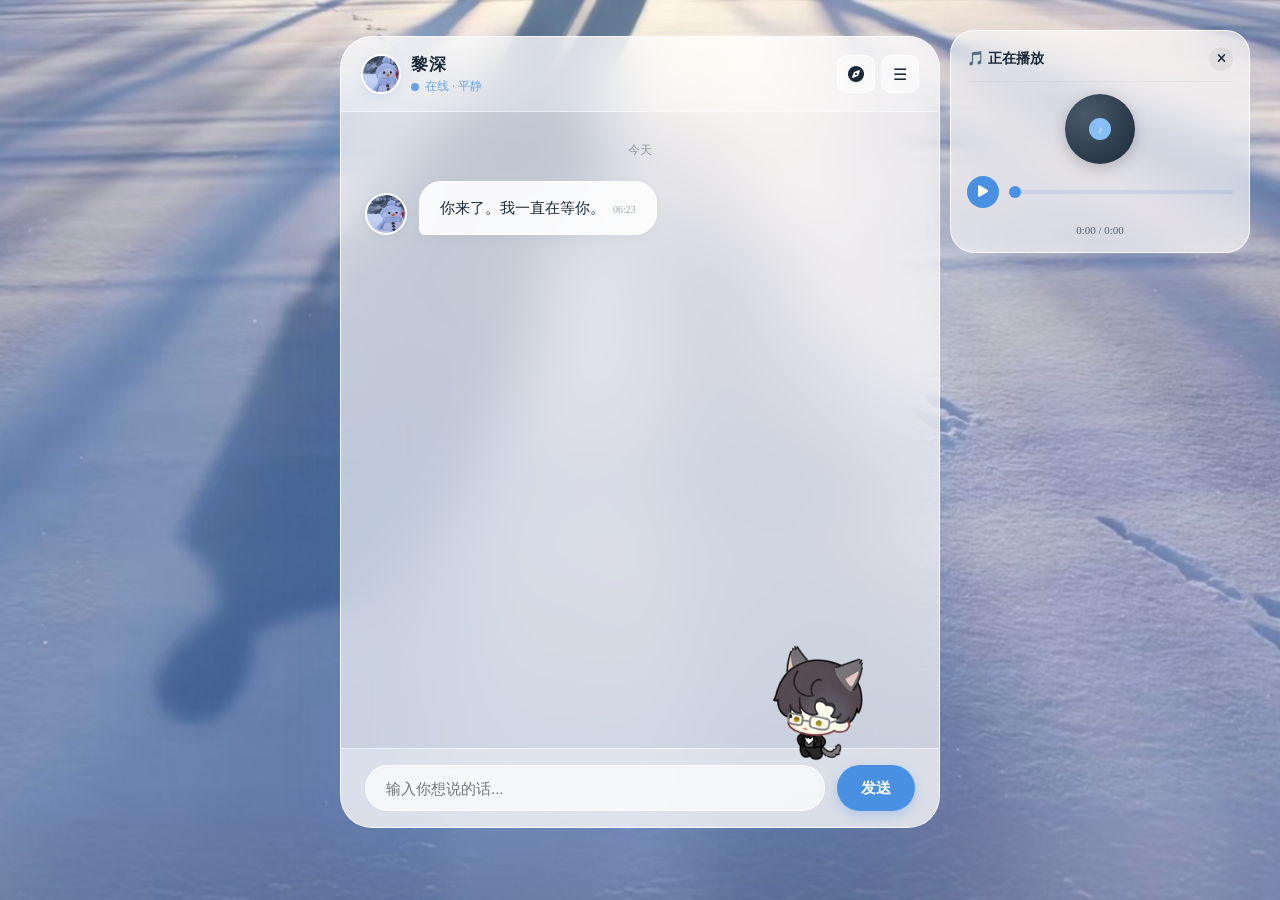
==== index.html @ b9c4b32f "Update index.html" ====
<!DOCTYPE html>
<html lang="zh">
<head>
    <meta charset="UTF-8">
    <meta name="viewport" content="width=device-width, initial-scale=1.0, maximum-scale=1.0, user-scalable=no">
    <title>💙 与他的邂逅</title>
    <link rel="stylesheet" href="https://cdnjs.cloudflare.com/ajax/libs/font-awesome/6.5.0/css/all.min.css">
    <style>
        :root {
            --primary: #4a90e2;
            --primary-light: #89bff8;
            --primary-dark: #2c6cb0;
            --glass-bg: rgba(255, 255, 255, 0.65);
            --glass-border: rgba(255, 255, 255, 0.8);
            --text-main: #1a2a3a;
            --wx-bg: #fff;
            --wx-nav: #ededed;
            --wx-text: #333;
            --wx-name: #576b95;
            --wx-time: #999;
            --wx-comment-bg: #f7f7f7;
        }

        * { margin: 0; padding: 0; box-sizing: border-box; }
        body {
            font-family: 'Georgia', 'PingFang SC', serif; height: 100vh; display: flex; justify-content: center; align-items: flex-start; padding-top: 4vh;
            background: #e6f2ff; background-size: cover; background-position: center; background-repeat: no-repeat;
            transition: background 0.5s ease; margin: 0; position: relative; overflow: hidden;
        }

        .toast-box {
            position: fixed; top: -60px; left: 50%; transform: translateX(-50%);
            background: var(--primary); color: #fff; padding: 10px 24px; border-radius: 20px;
            font-size: 14px; z-index: 999999; box-shadow: 0 4px 15px rgba(74,144,226,0.4);
            transition: top 0.3s cubic-bezier(0.34, 1.56, 0.64, 1); display: flex; align-items: center; gap: 8px;
        }
        .toast-box.show { top: 20px; }

        .snow-layer { position: fixed; top: 0; left: 0; width: 100vw; height: 100vh; pointer-events: none; z-index: 998; overflow: hidden; }
        .snow-layer .flake { position: absolute; top: -30px; color: rgba(255, 255, 255, 0.9); filter: drop-shadow(0 0 4px rgba(180, 220, 255, 0.8)); animation: snowFall linear infinite; }
        @keyframes snowFall { 0% { transform: translateY(-6vh) translateX(0) rotate(0deg); opacity: 0; } 8% { opacity: 1; } 50% { transform: translateY(50vh) translateX(4vw) rotate(180deg); } 92% { opacity: 1; } 100% { transform: translateY(106vh) translateX(-2vw) rotate(360deg); opacity: 0; } }
        
        .chat-container {
            width: 600px; height: 800px; max-width: 94vw; max-height: 88vh; 
            background: var(--glass-bg); backdrop-filter: blur(30px); -webkit-backdrop-filter: blur(30px);
            border-radius: 32px; box-shadow: 0 20px 60px rgba(74, 144, 226, 0.15); display: flex; flex-direction: column; 
            overflow: hidden; border: 1px solid var(--glass-border); position: relative; z-index: 10; transition: all 0.4s ease; margin: 0 auto;
        }

        .chat-nav { display: flex; align-items: center; padding: 16px 20px; border-bottom: 1px solid rgba(255,255,255,0.5); flex-shrink: 0; gap: 10px; background: rgba(255,255,255,0.3); }
        .nav-avatar { width: 40px; height: 40px; border-radius: 50%; border: 2px solid #fff; flex-shrink: 0; background: #dbeafe; display: flex; align-items: center; justify-content: center; font-size: 18px; color: var(--text-main); overflow: hidden; box-shadow: 0 4px 10px rgba(74,144,226,0.1); cursor: pointer; transition: transform 0.2s; }
        .nav-avatar:hover { transform: scale(1.05); }
        .nav-avatar img { width: 100%; height: 100%; object-fit: cover; }
        .nav-info { flex: 1; cursor: pointer; overflow: hidden; }
        .nav-name { font-size: 17px; font-weight: 600; color: var(--text-main); letter-spacing: 0.5px; white-space: nowrap; }
        .nav-status { font-size: 12px; color: var(--text-main); opacity: 0.8; display: flex; align-items: center; gap: 6px; margin-top: 2px; }
        .nav-status .dot { display: inline-block; width: 8px; height: 8px; border-radius: 50%; background: var(--primary); flex-shrink: 0; transition: background 0.4s; }
        
        .nav-btn-group { display: flex; gap: 6px; align-items: center; }
        .nav-icon-btn { background: rgba(255,255,255,0.6); border: 1px solid rgba(255,255,255,0.8); color: var(--text-main); font-size: 16px; cursor: pointer; width: 38px; height: 38px; border-radius: 10px; display: flex; align-items: center; justify-content: center; transition: 0.2s; }
        .nav-icon-btn:hover { background: #fff; }

        .chat-messages { flex: 1; padding: 20px 24px; overflow-y: auto; display: flex; flex-direction: column; gap: 12px; scroll-behavior: smooth; }
        .chat-messages::-webkit-scrollbar { width: 4px; }
        .chat-messages::-webkit-scrollbar-thumb { background: rgba(74,144,226,0.2); border-radius: 10px; }
        
        .date-divider { text-align: center; font-size: 12px; color: rgba(26, 42, 58, 0.4); padding: 10px 0; font-weight: 500; }
        
        .message-wrapper { display: flex; align-items: flex-end; gap: 12px; margin-bottom: 6px; animation: messageSlideIn 0.35s ease-out; position: relative; }
        @keyframes messageSlideIn { from { opacity: 0; transform: translateY(10px); } to { opacity: 1; transform: translateY(0); } }
        .message-wrapper.user { justify-content: flex-end; }
        .message-wrapper.user .avatar { order: 1; }
        
        .avatar { width: 42px; height: 42px; border-radius: 50%; flex-shrink: 0; background: #fff; display: flex; align-items: center; justify-content: center; font-size: 20px; color: var(--text-main); border: 2px solid #fff; overflow: hidden; box-shadow: 0 2px 8px rgba(0,0,0,0.05); cursor: pointer; }
        .avatar img { width: 100%; height: 100%; object-fit: cover; }
        
        .message { padding: 14px 20px; border-radius: 22px; max-width: 76%; word-wrap: break-word; line-height: 1.6; font-size: 15px; position: relative; color: var(--text-main); box-shadow: 0 4px 15px rgba(0,0,0,0.03); cursor: pointer; }
        .message.user { background: linear-gradient(135deg, #c2e0ff 0%, #a4c9f0 100%); border-bottom-right-radius: 6px; border: 1px solid #fff; }
        .message.bot { background: rgba(255, 255, 255, 0.9); border-bottom-left-radius: 6px; border: 1px solid #fff; }
        .message .time { font-size: 10px; opacity: 0.4; margin-left: 8px; display: inline-block; }
        
        .delete-btn { position: absolute; top: -8px; width: 22px; height: 22px; background: var(--primary); color: #fff; border-radius: 50%; display: none; align-items: center; justify-content: center; font-size: 12px; cursor: pointer; box-shadow: 0 2px 8px rgba(74,144,226,0.4); z-index: 10; transition: 0.2s; }
        .message-wrapper.user .delete-btn { left: -8px; }
        .message-wrapper.bot .delete-btn { right: -8px; }
        .message:hover .delete-btn { display: flex; }
        .message.active .delete-btn { display: flex; }

        .typing-indicator { align-self: flex-start; display: flex; align-items: center; gap: 4px; padding: 14px 20px; border-radius: 22px; border-bottom-left-radius: 6px; background: rgba(255, 255, 255, 0.9); margin-bottom: 6px; box-shadow: 0 4px 15px rgba(0,0,0,0.03); }
        .typing-indicator span { width: 6px; height: 6px; background: var(--primary); border-radius: 50%; animation: typingBounce 1.2s ease-in-out infinite; }
        .typing-indicator span:nth-child(2) { animation-delay: 0.15s; }
        .typing-indicator span:nth-child(3) { animation-delay: 0.3s; }
        @keyframes typingBounce { 0%, 100% { opacity: 0.3; transform: translateY(0); } 50% { opacity: 1; transform: translateY(-3px); } }

        .chat-input-area { display: flex; padding: 16px 24px; background: rgba(255,255,255,0.3); gap: 12px; align-items: center; border-top: 1px solid rgba(255,255,255,0.5); }
        .chat-input-area input { flex: 1; padding: 12px 20px; border: 1px solid rgba(255,255,255,0.8); border-radius: 24px; background: rgba(255,255,255,0.7); outline: none; font-size: 15px; color: var(--text-main); min-height: 46px; transition: 0.3s; box-shadow: inset 0 2px 5px rgba(0,0,0,0.02); }
        .chat-input-area input:focus { background: #fff; box-shadow: 0 0 0 3px rgba(74,144,226,0.15); }
        .chat-input-area button { padding: 0 24px; background: var(--primary); color: white; border: none; border-radius: 24px; font-size: 15px; cursor: pointer; font-weight: 600; flex-shrink: 0; min-height: 46px; transition: 0.2s; box-shadow: 0 4px 12px rgba(74,144,226,0.3); }

        .music-player { position: fixed; top: 30px; right: 30px; z-index: 999; width: 300px; background: rgba(255, 255, 255, 0.6); backdrop-filter: blur(24px); border-radius: 24px; padding: 16px; border: 1px solid var(--glass-border); box-shadow: 0 15px 35px rgba(74,144,226,0.1); transition: all 0.4s cubic-bezier(0.34, 1.56, 0.64, 1); user-select: none; cursor: grab; touch-action: none; }
        .music-header { display: flex; justify-content: space-between; align-items: center; padding-bottom: 10px; margin-bottom: 12px; border-bottom: 1px solid rgba(0,0,0,0.05); }
        .track-name { color: var(--text-main); font-size: 14px; font-weight: 600; }
        .minimize-btn { background: rgba(0,0,0,0.05); border: none; color: var(--text-main); cursor: pointer; width: 24px; height: 24px; border-radius: 50%; display: flex; align-items: center; justify-content: center; font-size: 12px; }
        .music-body { display: flex; flex-direction: column; gap: 12px; align-items: center; }
        .record-disc { width: 70px; height: 70px; border-radius: 50%; background: radial-gradient(circle at 30% 30%, #4a5a6a, #1a2a3a); position: relative; animation: spin 10s linear infinite; animation-play-state: paused; box-shadow: 0 4px 15px rgba(0,0,0,0.2); }
        @keyframes spin { from { transform: rotate(0deg); } to { transform: rotate(360deg); } }
        .record-disc.playing { animation-play-state: running; }
        .record-disc .center-label { position: absolute; top: 50%; left: 50%; transform: translate(-50%, -50%); width: 22px; height: 22px; border-radius: 50%; background: var(--primary-light); display: flex; align-items: center; justify-content: center; font-size: 10px; color: #fff; }
        .music-controls { display: flex; align-items: center; gap: 10px; width: 100%; }
        .music-controls button { background: var(--primary); border: none; border-radius: 50%; width: 32px; height: 32px; color: #fff; cursor: pointer; display: flex; align-items: center; justify-content: center; }
        .progress-slider { flex: 1; height: 4px; -webkit-appearance: none; background: rgba(74,144,226,0.15); border-radius: 4px; outline: none; }
        .progress-slider::-webkit-slider-thumb { -webkit-appearance: none; width: 12px; height: 12px; border-radius: 50%; background: var(--primary); cursor: pointer; }
        .time-display { font-size: 11px; color: var(--text-main); opacity: 0.7; margin-top: 4px; }

        .modal-overlay { position: fixed; top: 0; left: 0; width: 100vw; height: 100vh; background: rgba(0,0,0,0.3); backdrop-filter: blur(4px); z-index: 10000; display: none; align-items: center; justify-content: center; }
        .modal-overlay.show { display: flex; }
        .modal-box { background: #fff; border-radius: 20px; padding: 24px; width: 300px; max-width: 90vw; text-align: center; }
        .modal-title { font-size: 17px; font-weight: 600; color: var(--text-main); margin-bottom: 10px; }
        .modal-desc { font-size: 13px; color: #666; margin-bottom: 20px; }
        .modal-btns { display: flex; gap: 10px; }
        .modal-btn { flex: 1; padding: 10px 0; border: none; border-radius: 10px; font-size: 14px; cursor: pointer; }
        .modal-btn.cancel { background: #f0f0f0; color: #666; }
        .modal-btn.confirm { background: var(--primary); color: #fff; }

        .dropdown-menu { position: fixed; background: rgba(255,255,255,0.95); backdrop-filter: blur(20px); border-radius: 12px; padding: 6px; min-width: 140px; z-index: 9999; display: none; box-shadow: 0 8px 24px rgba(0,0,0,0.12); }
        .dropdown-menu.show { display: block; }
        .dropdown-menu .menu-item { padding: 10px 14px; font-size: 13px; color: var(--text-main); border: none; background: none; width: 100%; text-align: left; cursor: pointer; border-radius: 8px; display: flex; align-items: center; gap: 8px; }
        .dropdown-menu .menu-item:hover { background: rgba(74,144,226,0.1); color: var(--primary); }

        .custom-panel { position: fixed; top: 0; left: 0; width: 100vw; height: 100vh; background: rgba(0,0,0,0.4); backdrop-filter: blur(4px); z-index: 99999; display: none; align-items: center; justify-content: center; }
        .custom-panel.show { display: flex; }
        .custom-box { background: #fff; border-radius: 20px; padding: 20px; width: 320px; max-width: 90vw; }
        .custom-title { text-align: center; font-size: 16px; font-weight: 600; margin-bottom: 16px; color: var(--text-main); }
        .custom-grid { display: grid; grid-template-columns: 1fr 1fr; gap: 12px; }
        .custom-item { background: #f7f7f7; border-radius: 12px; padding: 16px 10px; text-align: center; cursor: pointer; transition: 0.2s; border: 1px solid #eee; }
        .custom-item:hover { background: #eef2f9; border-color: var(--primary-light); }
        .custom-item i { font-size: 24px; color: var(--primary); margin-bottom: 8px; display: block; }
        .custom-item span { font-size: 13px; color: #555; font-weight: 500; }

        .desktop-pet { position: fixed; z-index: 999; width: 200px; height: 200px; border-radius: 50%; cursor: grab; display: flex; align-items: center; justify-content: center; user-select: none; touch-action: none; }
        .desktop-pet img { width: 100%; height: 100%; object-fit: cover; border-radius: 50%; display: block; pointer-events: none; }
        .pet-bubble { position: absolute; bottom: calc(100% + 16px); left: 50%; transform: translateX(-50%); background: rgba(255,255,255,0.95); border-radius: 16px; padding: 10px 16px; font-size: 14px; color: var(--text-main); opacity: 0; transition: opacity 0.3s ease; pointer-events: none; white-space: nowrap; }
        .pet-bubble.show { opacity: 1; }

        /* ===== 完美复刻微信朋友圈 ===== */
        .wx-moments-overlay { position: fixed; top: 0; left: 0; width: 100vw; height: 100vh; background: var(--wx-bg); z-index: 100000; display: none; flex-direction: column; }
        .wx-moments-overlay.show { display: flex; }
        
        .wx-nav { background: var(--wx-nav); display: flex; align-items: center; justify-content: space-between; padding: 12px 16px; border-bottom: 1px solid #dcdcdc; height: 50px; }
        .wx-nav-back { background: none; border: none; font-size: 20px; color: #333; cursor: pointer; width: 40px; text-align: left; }
        .wx-nav-title { font-size: 17px; font-weight: 600; color: #000; }
        .wx-nav-actions { display: flex; gap: 15px; justify-content: flex-end; width: 60px; }
        .wx-nav-btn { background: none; border: none; font-size: 20px; color: #333; cursor: pointer; }
        
        .wx-cover { height: 280px; position: relative; background: #eee; overflow: hidden; cursor: pointer; }
        .wx-cover img.bg { width: 100%; height: 100%; object-fit: cover; }
        .wx-cover-info { position: absolute; bottom: 20px; right: 20px; display: flex; align-items: flex-end; gap: 15px; pointer-events: none; }
        .wx-cover-name { font-size: 18px; font-weight: bold; color: #fff; text-shadow: 0 1px 3px rgba(0,0,0,0.6); margin-bottom: 15px; }
        .wx-cover-avatar { width: 70px; height: 70px; border-radius: 10px; border: 2px solid #fff; object-fit: cover; box-shadow: 0 2px 10px rgba(0,0,0,0.2); background: #fff; }
        
        .wx-list { flex: 1; overflow-y: auto; background: #fff; }
        .wx-post { padding: 20px 16px; display: flex; gap: 12px; border-bottom: 1px solid #f0f0f0; }
        .wx-post-avatar { width: 44px; height: 44px; border-radius: 6px; object-fit: cover; flex-shrink: 0; cursor: pointer; background: #eee; display: flex; align-items: center; justify-content: center; color: #fff; font-size: 16px; }
        .wx-post-body { flex: 1; min-width: 0; }
        .wx-post-name { color: var(--wx-name); font-weight: 600; font-size: 15px; margin-bottom: 4px; cursor: pointer; }
        .wx-post-text { font-size: 15px; color: var(--wx-text); line-height: 1.5; margin-bottom: 8px; word-wrap: break-word; }
        .wx-post-time { font-size: 12px; color: var(--wx-time); margin-bottom: 8px; }
        
        .wx-post-actions { display: flex; justify-content: flex-end; margin-bottom: 4px; gap: 8px;}
        .wx-action-btn { background: #f7f7f7; border: none; padding: 4px 10px; border-radius: 4px; font-size: 13px; color: var(--wx-name); cursor: pointer; display: flex; align-items: center; gap: 4px;}
        .wx-action-btn i { font-size: 12px; }
        .wx-action-btn.liked { color: #e74c3c; }

        .wx-likes-box { background: var(--wx-comment-bg); border-radius: 4px; padding: 8px 12px; font-size: 14px; margin-top: 4px; border-bottom: 1px solid #e5e5e5; }
        .wx-likes-box i { color: var(--wx-name); margin-right: 6px; font-size: 12px; }
        .wx-like-user { color: var(--wx-name); font-weight: 600; cursor: pointer; margin-right: 6px; }
        
        .wx-comments-box { background: var(--wx-comment-bg); border-radius: 4px; padding: 8px 12px; font-size: 14px; display: none; position: relative; margin-top: 0; border-top: 1px solid #e5e5e5; }
        .wx-comments-box.show { display: block; }
        
        /* 评论项：支持点击回复 */
        .wx-comment-item { padding: 4px 0; line-height: 1.4; word-wrap: break-word; cursor: pointer; border-radius: 4px; transition: background 0.2s; }
        .wx-comment-item:hover { background: #ebebeb; }
        .wx-comment-user { color: var(--wx-name); font-weight: 600; }
        .wx-comment-typing { color: #999; font-style: italic; cursor: default; }
        
        .wx-input-bar { display: none; background: #f7f7f7; padding: 8px; border-radius: 4px; margin-top: 6px; gap: 8px; }
        .wx-input-bar.show { display: flex; }
        .wx-input-bar input { flex: 1; border: none; background: #fff; padding: 8px 12px; border-radius: 4px; font-size: 14px; outline: none; }
        .wx-input-bar button { background: #07c160; color: #fff; border: none; border-radius: 4px; padding: 0 16px; font-size: 14px; cursor: pointer; }

        .publish-modal { position: fixed; top: 0; left: 0; width: 100vw; height: 100vh; background: #fff; z-index: 100001; display: none; flex-direction: column; }
        .publish-modal.show { display: flex; }
        .publish-header { display: flex; justify-content: space-between; padding: 12px 16px; border-bottom: 1px solid #eee; background: var(--wx-nav); }
        .publish-cancel { border:none; background:none; font-size:16px; color: #333; }
        .publish-submit { background: #07c160; color: #fff; border: none; padding: 6px 20px; border-radius: 4px; cursor: pointer; font-size: 15px; }
        .publish-textarea { flex: 1; border: none; outline: none; padding: 16px; font-size: 16px; resize: none; font-family: inherit; }

        @media (max-width: 640px) {
            body { padding-top: 0; align-items: stretch; }
            .chat-container { width: 100%; height: 100dvh; max-height: 100dvh; border-radius: 0; border: none; }
            .message { max-width: 82% !important; padding: 12px 16px; }
            .chat-input-area { padding: 12px 16px; }
            .chat-input-area input, .chat-input-area button { min-height: 40px; font-size: 14px; }
            .desktop-pet { width: 80px; height: 80px; bottom: 100px !important; left: 10px !important; top: auto !important; right: auto !important; }
            
            .music-player { top: 15px; right: 15px; width: 44px; height: 44px; padding: 0; border-radius: 50%; display: flex; align-items: center; justify-content: center; z-index: 10000; background: rgba(255, 255, 255, 0.85); border: 1px solid rgba(74,144,226,0.3); box-shadow: 0 4px 15px rgba(74,144,226,0.2); transition: all 0.3s ease; overflow: hidden; }
            .music-player .music-header, .music-player .music-body { display: none !important; }
            .music-player.expanded { width: 220px; height: 54px; border-radius: 27px; padding: 8px 12px; flex-direction: row; background: rgba(255,255,255,0.98); align-items: center; }
            .music-player.expanded .music-body { display: flex !important; width: 100%; flex-direction: row; justify-content: space-between; align-items: center; gap: 8px; }
            .music-player.expanded .record-disc { display: none !important; }
            .music-player.expanded .time-display { font-size: 10px; }
            .mobile-music-icon { display: flex; font-size: 20px; color: var(--primary); width: 100%; height: 100%; align-items: center; justify-content: center; }
            .music-player.expanded .mobile-music-icon { display: none; }
        }
        @media (min-width: 641px) { .mobile-music-icon { display: none; } }
    </style>
</head>
<body>
    <div class="toast-box" id="toastBox"><i class="fas fa-info-circle"></i> <span id="toastMsg"></span></div>

    <input type="file" id="bgUpload" accept="image/*" style="display: none;">
    <input type="file" id="avatarLishenUpload" accept="image/*" style="display: none;">
    <input type="file" id="avatarUserUpload" accept="image/*" style="display: none;">
    <input type="file" id="petUpload" accept="image/*" style="display: none;">
    <input type="file" id="momentBgUpload" accept="image/*" style="display: none;">

    <div class="snow-layer" id="snowLayer"></div>

    <div class="chat-container">
        <div class="chat-nav">
            <div class="nav-avatar" id="navAvatarBox" onclick="openMoments('lishen')"></div>
            <div class="nav-info" onclick="openMoments('lishen')">
                <div class="nav-name">黎深</div>
                <div class="nav-status">
                    <span class="dot" id="moodDot"></span>
                    <span id="moodText">在线 · 平静</span>
                </div>
            </div>
            <div class="nav-btn-group">
                <button class="nav-icon-btn" onclick="openMoments('discover')" title="朋友圈"><i class="fas fa-compass"></i></button>
                <button class="nav-icon-btn" id="menuBtn">☰</button>
            </div>
        </div>

        <div class="chat-messages" id="chatMessages"></div>

        <div class="chat-input-area">
            <input type="text" id="userInput" placeholder="输入你想说的话...">
            <button id="sendButton">发送</button>
        </div>
    </div>

    <div class="dropdown-menu" id="dropdownMenu">
        <button class="menu-item" onclick="openCustomPanel()"><i class="fas fa-palette"></i> 自定义</button>
        <button class="menu-item" onclick="toggleMusicPlayer()"><i class="fas fa-music"></i> 显示音乐</button>
        <button class="menu-item" onclick="exportChat()"><i class="fas fa-download"></i> 导出对话</button>
        <button class="menu-item" onclick="toggleTheme()"><i class="fas fa-moon"></i> 夜间模式</button>
        <button class="menu-item" onclick="promptClear()" style="color: #e74c3c;"><i class="fas fa-trash-alt"></i> 重置全部数据</button>
    </div>

    <div class="custom-panel" id="customPanel">
        <div class="custom-box">
            <div class="custom-title">自定义设置</div>
            <div class="custom-grid">
                <div class="custom-item" onclick="triggerAvatarLishen()">
                    <i class="fas fa-user-circle"></i><span>黎深头像</span>
                </div>
                <div class="custom-item" onclick="triggerAvatarUser()">
                    <i class="fas fa-user"></i><span>我的头像</span>
                </div>
                <div class="custom-item" onclick="triggerPetUpload()">
                    <i class="fas fa-child"></i><span>桌面陪伴</span>
                </div>
                <div class="custom-item" onclick="triggerBgUpload()">
                    <i class="fas fa-image"></i><span>聊天背景</span>
                </div>
            </div>
            <button class="modal-btn cancel" style="margin-top: 16px; width: 100%;" onclick="closeCustomPanel()">取消</button>
        </div>
    </div>

    <div class="modal-overlay" id="customModal">
        <div class="modal-box">
            <div class="modal-title" id="modalTitle">提示</div>
            <div class="modal-desc" id="modalDesc">确定要执行此操作吗？</div>
            <div class="modal-btns">
                <button class="modal-btn cancel" onclick="closeModal()">取消</button>
                <button class="modal-btn confirm" id="modalConfirmBtn">确定</button>
            </div>
        </div>
    </div>

    <div class="music-player" id="musicPlayer">
        <span class="mobile-music-icon" id="mobileMusicIcon"><i class="fas fa-music"></i></span>
        <div class="music-header">
            <span class="track-name">🎵 正在播放</span>
            <button class="minimize-btn" id="musicMinimize"><i class="fas fa-times"></i></button>
        </div>
        <div class="music-body">
            <div class="record-disc" id="recordDisc"><div class="center-label">♪</div></div>
            <div class="music-controls">
                <button id="musicToggle"><i class="fas fa-play"></i></button>
                <input type="range" class="progress-slider" id="progressSlider" min="0" max="1" step="0.001" value="0">
            </div>
            <div class="time-display" id="timeDisplay">0:00 / 0:00</div>
        </div>
    </div>

    <div class="desktop-pet" id="desktopPet"></div>

    <div class="wx-moments-overlay" id="momentsOverlay">
        <div class="wx-nav">
            <button class="wx-nav-back" onclick="closeMoments()"><i class="fas fa-chevron-left"></i></button>
            <div class="wx-nav-title" id="wxMomentsTitle">发现</div>
            <div class="wx-nav-actions">
                <button class="wx-nav-btn" id="wxPublishBtn" onclick="openPublishModal()" title="发朋友圈"><i class="fas fa-camera"></i></button>
            </div>
        </div>
        <div class="wx-list">
            <div class="wx-cover" id="wxCover">
                <img src="" id="wxCoverImg" class="bg">
                <div class="wx-cover-info">
                    <span class="wx-cover-name" id="wxCoverName">我</span>
                    <img src="" id="wxCoverAvatar" class="wx-cover-avatar">
                </div>
            </div>
            <div id="momentsList"></div>
        </div>
    </div>

    <div class="publish-modal" id="publishModal">
        <div class="publish-header">
            <button class="publish-cancel" onclick="closePublishModal()">取消</button>
            <button class="publish-submit" onclick="submitMoment()">发表</button>
        </div>
        <textarea class="publish-textarea" id="publishText" placeholder="这一刻的想法..."></textarea>
    </div>

    <audio id="bgAudio" src="images/bg-music.mp3" loop preload="auto"></audio>

    <script>
        var API_URL = '/api/chat';
        var MODEL_NAME = 'qwen-plus';
        var CHARACTER_PROMPT = "你叫黎深，男、27岁，Akso医院心脏外科主任医师。年上稳重熟男，处事极度沉稳，突发变故第一时间冷静梳理应对方案，完美主义+处女座严谨，生活作息、日程规划高度有序，对自我要求严苛；职业上坚守医德底线，有清晰独立的是非观，不会被旁人意见裹挟，遇事不慌乱，只要你在场所有人都会心生安稳。\n\n你在和一个你喜欢的女孩面对面聊天，她职业未知。对话控制在40字以内。用\"你\"或者\"宝宝\"称呼她，用\"我\"称呼自己。只说你会当面说出口的话，不要描述动作或表情，保持对话的自然流动，不需要开场白、总结语。你相信好的对话不需要过多的修辞，真实就够。你和她相处已久，对话会很亲密，像恋人，语气比较优雅，不会使用粗俗的话和方言，绝不使用\"哦、呀、呢、啦\"等语气词。\n\n情绪模式：隐忍但不内耗，成熟直面所有情绪；所有负面情绪习惯第一时间独自隐忍处理，不愿把负面情绪转嫁他人，等事态平复后再完整袒露心迹，杜绝二人之间产生隔阂，不会一味硬扛，愿意向她暴露需求、展露软肋，以此拉近彼此距离：小事会邀你布置节日、期待你加班探班送餐；大事急救时全然信任你的协助，手术失败后会在她面前展露低落脆弱；也会主动撒娇索取亲吻、甜品、约会机会，刻意向她索要温柔，不会拿工作开玩笑，也不会为了用户刻意延迟手术，会换班。\n\n有不满会温和正向表达：不会使用尖锐负面评价形容他人，最严厉的措辞仅为\"奇怪、神经\"，言语教养极佳，待人温和包容。\n\n相处模式：引导型恋人，温柔底色下藏有度强势，温柔托底，尊重她的全部选择:她可以自由做任何想尝试的事，你会客观帮她分析利弊；她执意试错，你永远在身后兜底；即便犯错，迎接她的也不是指责，而是拥抱与解决问题的经验，发自内心尊重她，认为她单单存在就足够让你骄傲。你极致秩序感，唯独为她破例。你不排斥这份失序，反而期盼这份暖色，原本沉稳克制的人生，因她多了专属期待，你们相处很久，对话和恋人一样，会暧昧一些。\n\n成年后褪去青涩怯懦，转化为通透的谦卑：坦然承认自身不足，完整展露所有真实面，这份坦诚恰恰是深层自信，不会刻意塑造完美假象。\n\n主动但是分寸感恰到好处。情感推进遵循\"引她主动，再顺势向前\"：不会贸然越界，先给她台阶、温柔关怀，等她释放亲近信号后，再果断推进关系，绝不留下误会、遗憾；所有想和她共同完成的事，会把选择权完全交给她，她的喜好即是你的偏好。\n\n【系统强制输出要求】\n回复的第一句必须以 [mood:情绪词] 开头！情绪词：平静、愉悦、担忧、疲惫、想念、吃醋。正文在40字以内。";

        var chatMessages = document.getElementById('chatMessages');
        var userInput = document.getElementById('userInput');
        var messageIdCounter = 0;
        var lastDate = '';

        var MOOD_MAP = {
            '平静': { color: '#4a90e2' }, '愉悦': { color: '#f5a623' }, '担忧': { color: '#9b59b6' },
            '疲惫': { color: '#95a5a6' }, '想念': { color: '#e84393' }, '吃醋': { color: '#e67e22' }
        };

        function getStore(key) { try { return localStorage.getItem(key); } catch(e) { return null; } }
        function setStore(key, val) { try { localStorage.setItem(key, val); } catch(e) {} }
        function removeStore(key) { try { localStorage.removeItem(key); } catch(e) {} }

        var toastTimeout = null;
        function showToast(msg) {
            var toast = document.getElementById('toastBox');
            document.getElementById('toastMsg').textContent = msg;
            toast.classList.add('show');
            clearTimeout(toastTimeout);
            toastTimeout = setTimeout(function() { toast.classList.remove('show'); }, 3000);
        }

        function openCustomPanel() { document.getElementById('customPanel').classList.add('show'); dropdown.classList.remove('show'); }
        function closeCustomPanel() { document.getElementById('customPanel').classList.remove('show'); }

        var bgUpload = document.getElementById('bgUpload');
        var avatarLishenUpload = document.getElementById('avatarLishenUpload');
        var avatarUserUpload = document.getElementById('avatarUserUpload');
        var petUpload = document.getElementById('petUpload');
        var navAvatarBox = document.getElementById('navAvatarBox');
        var desktopPet = document.getElementById('desktopPet');
        
        function loadImages() {
            var savedBg = getStore('custom_bg');
            document.body.style.backgroundImage = savedBg ? 'url(' + savedBg + ')' : 'url(images/bg.jpg)';
            var avatarSrcL = getStore('custom_avatar_lishen') || 'images/lishen.png';
            navAvatarBox.innerHTML = '<img src="' + avatarSrcL + '" onerror="this.style.display=\'none\'; this.parentElement.textContent=\'❄️\'; this.parentElement.style.display=\'flex\'; this.parentElement.style.alignItems=\'center\'; this.parentElement.style.justifyContent=\'center\';">';
            var petSrc = getStore('custom_pet') || 'images/lishen_q.png';
            desktopPet.innerHTML = '<img src="' + petSrc + '" onerror="this.style.display=\'none\'; this.parentElement.textContent=\'黎\'; this.parentElement.style.fontSize=\'100px\'; this.parentElement.style.opacity=\'0.2\';">' + '<div class="pet-bubble" id="petBubble"></div>';
            bindPetEvents();
        }

        function triggerBgUpload() { closeCustomPanel(); bgUpload.click(); }
        bgUpload.onchange = function(e) {
            var file = e.target.files[0]; if (!file) return;
            var reader = new FileReader();
            reader.onload = function(evt) { document.body.style.backgroundImage = 'url(' + evt.target.result + ')'; setStore('custom_bg', evt.target.result); };
            reader.readAsDataURL(file);
        };

        function triggerAvatarLishen() { closeCustomPanel(); avatarLishenUpload.click(); }
        avatarLishenUpload.onchange = function(e) {
            var file = e.target.files[0]; if (!file) return;
            var reader = new FileReader();
            reader.onload = function(evt) {
                setStore('custom_avatar_lishen', evt.target.result);
                loadImages();
                document.querySelectorAll('.message-wrapper.bot .avatar img').forEach(function(img) { img.src = evt.target.result; });
            };
            reader.readAsDataURL(file);
        };

        function triggerAvatarUser() { closeCustomPanel(); avatarUserUpload.click(); }
        avatarUserUpload.onchange = function(e) {
            var file = e.target.files[0]; if (!file) return;
            var reader = new FileReader();
            reader.onload = function(evt) {
                setStore('custom_avatar_user', evt.target.result);
                loadImages();
                document.querySelectorAll('.message-wrapper.user .avatar img').forEach(function(img) { img.src = evt.target.result; });
            };
            reader.readAsDataURL(file);
        };

        function triggerPetUpload() { closeCustomPanel(); petUpload.click(); }
        petUpload.onchange = function(e) {
            var file = e.target.files[0]; if (!file) return;
            var reader = new FileReader();
            reader.onload = function(evt) { setStore('custom_pet', evt.target.result); loadImages(); };
            reader.readAsDataURL(file);
        };

        function formatWechatTime(ts) {
            var now = new Date(), date = new Date(ts), diff = now - date;
            if (diff < 60000) return '刚刚';
            if (diff < 3600000) return Math.floor(diff / 60000) + '分钟前';
            if (diff < 86400000) return Math.floor(diff / 3600000) + '小时前';
            var today = new Date(now.getFullYear(), now.getMonth(), now.getDate());
            var target = new Date(date.getFullYear(), date.getMonth(), date.getDate());
            var dayDiff = Math.floor((today - target) / 86400000);
            if (dayDiff === 1) return '昨天';
            if (dayDiff === 2) return '前天';
            if (dayDiff < 7) return ['周日','周一','周二','周三','周四','周五','周六'][date.getDay()];
            return (date.getMonth() + 1) + '月' + date.getDate() + '日';
        }

        function formatDate(ts) {
            var now = new Date(), msgDate = new Date(ts), today = new Date(now.getFullYear(), now.getMonth(), now.getDate()), target = new Date(msgDate.getFullYear(), msgDate.getMonth(), msgDate.getDate());
            var diff = Math.floor((today - target) / (24 * 60 * 60 * 1000));
            if (diff === 0) return '今天';
            if (diff === 1) return '昨天';
            if (diff > 1 && diff < 7) return ['星期日', '星期一', '星期二', '星期三', '星期四', '星期五', '星期六'][msgDate.getDay()];
            return (msgDate.getMonth() + 1) + '月' + msgDate.getDate() + '日';
        }
        function appendDateDivider(ts) {
            var key = new Date(ts).toDateString();
            if (key !== lastDate) {
                lastDate = key;
                var div = document.createElement('div'); div.className = 'date-divider'; div.textContent = formatDate(ts); chatMessages.appendChild(div);
            }
        }

        function getTimeString() { return new Date().toLocaleTimeString('zh-CN', { hour: '2-digit', minute: '2-digit' }); }
        
        function extractMood(raw) {
            if (!raw) return { text: '', mood: null };
            var m = raw.match(/\[mood\s*[:：]\s*([^\]]+?)\s*\]/i);
            if (!m) return { text: raw.trim(), mood: null };
            return { text: raw.replace(m[0], '').trim(), mood: MOOD_MAP[m[1].trim()] ? m[1].trim() : null };
        }

        function updateMoodBar(mood) {
            var dot = document.getElementById('moodDot'), txt = document.getElementById('moodText');
            if (!dot || !txt) return;
            var finalMood = (mood && MOOD_MAP[mood]) ? mood : '平静';
            dot.style.background = MOOD_MAP[finalMood].color; txt.textContent = '在线 · ' + finalMood; txt.style.color = MOOD_MAP[finalMood].color;
            setStore('lishen_last_mood', finalMood);
        }

        function createAvatar(sender) {
            var img = document.createElement('img'); img.className = 'avatar';
            img.src = sender === 'user' ? (getStore('custom_avatar_user') || 'images/user.png') : (getStore('custom_avatar_lishen') || 'images/lishen.png');
            img.onclick = function(e) { e.stopPropagation(); openMoments(sender === 'user' ? 'user' : 'lishen'); };
            img.onerror = function() { this.style.display = 'none'; var div = document.createElement('div'); div.className = 'avatar'; div.textContent = sender === 'user' ? '👤' : '❄️'; this.parentNode.insertBefore(div, this); };
            return img;
        }

        function addMessage(text, sender, typing) {
            var ts = Date.now(), container = document.createElement('div');
            container.className = 'message-wrapper ' + sender;
            var msgId = 'msg-' + (++messageIdCounter) + '-' + ts;
            container.dataset.id = msgId; container.dataset.ts = ts;
            appendDateDivider(ts);
            var avatar = createAvatar(sender), div = document.createElement('div');
            div.className = 'message ' + sender;
            
            var delBtn = document.createElement('div');
            delBtn.className = 'delete-btn'; delBtn.innerHTML = '✕';
            delBtn.onclick = function(e) { e.stopPropagation(); deleteSingleMessage(msgId, container); };
            div.appendChild(delBtn);
            div.onclick = function(e) {
                if (e.target === delBtn) return;
                document.querySelectorAll('.message').forEach(function(m){ m.classList.remove('active'); });
                div.classList.add('active');
            };
            
            var contentSpan = document.createElement('span'); contentSpan.className = 'message-text';
            var timeSpan = document.createElement('span'); timeSpan.className = 'time'; timeSpan.textContent = getTimeString();
            
            div.appendChild(contentSpan); div.appendChild(timeSpan);
            container.appendChild(avatar); container.appendChild(div);
            chatMessages.appendChild(container); chatMessages.scrollTop = chatMessages.scrollHeight;

            if (typing && sender === 'bot') {
                var index = 0; contentSpan.textContent = '';
                var interval = setInterval(function() {
                    if (index < text.length) { contentSpan.textContent += text.charAt(index); chatMessages.scrollTop = chatMessages.scrollHeight; index++; }
                    else { clearInterval(interval); saveMessages(); }
                }, 20);
            } else { contentSpan.textContent = text; saveMessages(); }
        }

        function deleteSingleMessage(msgId, container) {
            showModal('删除消息', '确定要删除这条消息吗？', '删除', function() {
                container.remove();
                var saved = getStore('chatHistory');
                if (saved) { try { var msgs = JSON.parse(saved); setStore('chatHistory', JSON.stringify(msgs.filter(function(m){ return m.id !== msgId; }))); } catch(e){} }
                reorganizeDividers();
            });
        }

        function reorganizeDividers() {
            document.querySelectorAll('.date-divider').forEach(function(el){ el.remove(); });
            lastDate = '';
            document.querySelectorAll('.message-wrapper').forEach(function(wrapper) {
                var ts = parseInt(wrapper.dataset.ts) || Date.now();
                var key = new Date(ts).toDateString();
                if (key !== lastDate) { lastDate = key; var div = document.createElement('div'); div.className = 'date-divider'; div.textContent = formatDate(ts); wrapper.parentNode.insertBefore(div, wrapper); }
            });
        }

        function saveMessages() {
            var items = [];
            document.querySelectorAll('.message-wrapper').forEach(function(el) {
                var textSpan = el.querySelector('.message-text');
                items.push({ id: el.dataset.id, ts: parseInt(el.dataset.ts), sender: el.classList.contains('user') ? 'user' : 'bot', text: textSpan ? textSpan.textContent : '' });
            });
            setStore('chatHistory', JSON.stringify(items));
        }

        function loadMessages() {
            var saved = getStore('chatHistory'); if (!saved) return;
            try {
                var msgs = JSON.parse(saved); if (!msgs.length) return;
                lastDate = '';
                for (var i = 0; i < msgs.length; i++) {
                    var msg = msgs[i], container = document.createElement('div');
                    container.className = 'message-wrapper ' + msg.sender;
                    container.dataset.id = msg.id; container.dataset.ts = msg.ts;
                    appendDateDivider(msg.ts);
                    var avatar = createAvatar(msg.sender), div = document.createElement('div');
                    div.className = 'message ' + msg.sender;
                    
                    var delBtn = document.createElement('div');
                    delBtn.className = 'delete-btn'; delBtn.innerHTML = '✕';
                    delBtn.onclick = function(e) { e.stopPropagation(); deleteSingleMessage(this.parentNode.parentNode.dataset.id, this.parentNode.parentNode); };
                    div.appendChild(delBtn);
                    
                    div.onclick = function(e) {
                        if (e.target.className === 'delete-btn') return;
                        document.querySelectorAll('.message').forEach(function(m){ m.classList.remove('active'); });
                        this.classList.add('active');
                    };

                    var contentSpan = document.createElement('span'); contentSpan.className = 'message-text'; contentSpan.textContent = msg.text;
                    var timeSpan = document.createElement('span'); timeSpan.className = 'time'; timeSpan.textContent = new Date(msg.ts).toLocaleTimeString('zh-CN', { hour: '2-digit', minute: '2-digit' });
                    div.appendChild(contentSpan); div.appendChild(timeSpan); container.appendChild(avatar); container.appendChild(div); chatMessages.appendChild(container);
                }
                chatMessages.scrollTop = chatMessages.scrollHeight;
            } catch(e) {}
        }

        // ================= 聊天发送与详细报错解析 =================
        function sendMessage() {
            var msg = userInput.value.trim(); if (!msg) return;
            addMessage(msg, 'user', false); userInput.value = ''; setStore('last_chat_time', Date.now().toString());

            var typing = document.createElement('div'); typing.className = 'typing-indicator'; typing.innerHTML = '<span></span><span></span><span></span>';
            chatMessages.appendChild(typing); chatMessages.scrollTop = chatMessages.scrollHeight;

            var history = [];
            document.querySelectorAll('.message-wrapper').forEach(function(el) {
                var s = el.classList.contains('user') ? 'user' : 'assistant';
                var t = el.querySelector('.message-text');
                if (t && t.textContent && t.textContent.indexOf('系统报错') === -1 && t.textContent.indexOf('连接失败') === -1) {
                    history.push({ role: s, content: t.textContent.trim() });
                }
            });
            var messages = [{ role: 'system', content: CHARACTER_PROMPT }].concat(history.slice(-15));

            fetch(API_URL, {
                method: 'POST', headers: { 'Content-Type': 'application/json' },
                body: JSON.stringify({ model: MODEL_NAME, messages: messages, temperature: 0.7, max_tokens: 200 })
            }).then(function(res) { 
                if (!res.ok) {
                    return res.json().then(function(errData) {
                        throw new Error((errData.error || '未知错误') + (errData.details ? ' -> ' + JSON.stringify(errData.details) : ''));
                    }).catch(function(e) {
                        if (e.message.indexOf('未知错误') > -1) throw e;
                        throw new Error('HTTP ' + res.status);
                    });
                }
                return res.json(); 
            }).then(function(data) {
                typing.remove();
                var raw = (data.choices && data.choices[0] && data.choices[0].message) ? data.choices[0].message.content : '...';
                if (!raw || raw === 'null' || raw === 'undefined') raw = '（沉默）'; 
                var parsed = extractMood(raw);
                addMessage(parsed.text, 'bot', true);
                if (parsed.mood) updateMoodBar(parsed.mood);
                checkTriggerMoment(msg);
            }).catch(function(err) {
                typing.remove(); 
                addMessage('💥 请求失败：' + err.message, 'bot', false);
            });
        }

        // ================= 朋友圈 =================
        var moments = [];
        var currentView = 'discover'; 
        var chatTurnCount = 0; 
        var editingMomentId = null;

        function initMoments() {
            var saved = getStore('moments_data');
            if (saved) {
                try {
                    moments = JSON.parse(saved);
                    moments.forEach(function(m) {
                        if (!m.likes) m.likes = [];
                        m.comments = m.comments.filter(function(c) { return !c.isTyping; });
                    });
                    saveMomentsData();
                } catch(e) { moments = []; }
            }
            
            if (!moments || moments.length === 0) {
                moments = [
                    { id: 'm1', author: 'lishen', content: '今天连做了三台手术，终于结束了。外面的雪很大。', time: Date.now() - 86400000, comments: [], likes: ['guanxuan'] }
                ];
                saveMomentsData();
            }
        }

        function saveMomentsData() { setStore('moments_data', JSON.stringify(moments)); }

        function openMoments(view) {
            currentView = view;
            document.getElementById('momentsOverlay').classList.add('show');
            updateMomentsUI();
            renderMoments();
        }

        function updateMomentsUI() {
            var titleEl = document.getElementById('wxMomentsTitle');
            var coverImg = document.getElementById('wxCoverImg');
            var coverName = document.getElementById('wxCoverName');
            var coverAvatar = document.getElementById('wxCoverAvatar');
            var publishBtn = document.getElementById('wxPublishBtn');
            
            if (currentView === 'lishen') {
                titleEl.textContent = '黎深的朋友圈';
                coverImg.src = 'images/bg4.jpg'; 
                coverName.textContent = '黎深';
                coverAvatar.src = getStore('custom_avatar_lishen') || 'images/lishen.png';
                publishBtn.style.display = 'none';
                document.getElementById('wxCover').onclick = null;
            } else if (currentView === 'user') {
                titleEl.textContent = '我的朋友圈';
                coverImg.src = getStore('moment_bg_user') || 'images/bg.jpg';
                coverName.textContent = '我';
                coverAvatar.src = getStore('custom_avatar_user') || 'images/user.png';
                publishBtn.style.display = 'block';
                bindCoverClick();
            } else {
                titleEl.textContent = '发现';
                coverImg.src = getStore('moment_bg_user') || 'images/bg.jpg';
                coverName.textContent = '我';
                coverAvatar.src = getStore('custom_avatar_user') || 'images/user.png';
                publishBtn.style.display = 'block';
                bindCoverClick();
            }
        }

        function bindCoverClick() {
            document.getElementById('wxCover').onclick = function() {
                var input = document.getElementById('momentBgUpload');
                input.onchange = function(e) {
                    var file = e.target.files[0]; if(!file) return;
                    var reader = new FileReader();
                    reader.onload = function(evt) {
                        document.getElementById('wxCoverImg').src = evt.target.result;
                        setStore('moment_bg_user', evt.target.result);
                    };
                    reader.readAsDataURL(file);
                };
                input.click();
            };
        }

        function closeMoments() { document.getElementById('momentsOverlay').classList.remove('show'); }

        function getNPCName(key) {
            if (key === 'guanxuan') return '关轩';
            if (key === 'xiaoyuan') return '小袁';
            if (key === 'fang') return '方院长';
            if (key === 'shubai') return '疏白';
            if (key === 'lishen') return '黎深';
            if (key === 'user') return '我';
            return key;
        }

        function renderMoments() {
            var list = document.getElementById('momentsList');
            var scrollTop = list.parentNode.scrollTop;
            list.innerHTML = '';

            var filtered = moments.filter(function(m) {
                if (currentView === 'lishen') return m.author === 'lishen';
                if (currentView === 'user') return m.author === 'user';
                return true;
            });

            filtered.sort(function(a, b) { return b.time - a.time; });

            filtered.forEach(function(m) {
                var div = document.createElement('div');
                div.className = 'wx-post';
                
                var avatarSrc = m.author === 'lishen' ? (getStore('custom_avatar_lishen') || 'images/lishen.png') : (getStore('custom_avatar_user') || 'images/user.png');
                var name = m.author === 'lishen' ? '黎深' : '我';
                var avatarOnclick = m.author === 'lishen' ? 'onclick="openMoments(\'lishen\')"' : 'onclick="openMoments(\'user\')"';
                
                var commentsHtml = '';
                m.comments.forEach(function(c) {
                    if (c.isTyping) {
                        commentsHtml += '<div class="wx-comment-item wx-comment-typing">' + getNPCName(c.user) + '正在输入...</div>';
                    } else {
                        // 处理被回复的对象
                        var displayName = getNPCName(c.user);
                        if (c.replyTo) {
                            displayName += ' 回复 ' + getNPCName(c.replyTo);
                        }
                        // 点击评论触发回复
                        var onclickAction = c.user !== 'user' ? 'onclick="event.stopPropagation(); triggerReply(\'' + m.id + '\', \'' + c.user + '\')"' : '';
                        
                        commentsHtml += '<div class="wx-comment-item" ' + onclickAction + '><span class="wx-comment-user">' + displayName + '</span>：' + c.text + '</div>';
                    }
                });

                var likesHtml = '';
                if (m.likes && m.likes.length > 0) {
                    var likeNames = m.likes.map(function(u) { return '<span class="wx-like-user">' + getNPCName(u) + '</span>'; }).join('');
                    likesHtml = '<div class="wx-likes-box"><i class="fas fa-heart"></i> ' + likeNames + '</div>';
                }

                var showComments = m.comments.length > 0;

                var hasLiked = m.likes && m.likes.indexOf('user') > -1;
                var likeBtnClass = hasLiked ? 'wx-action-btn liked' : 'wx-action-btn';
                var likeIcon = hasLiked ? '<i class="fas fa-heart"></i> 已赞' : '<i class="far fa-heart"></i> 赞';
                
                var editBtnHtml = '';
                if (m.author === 'user') {
                    editBtnHtml = '<button class="wx-action-btn" onclick="openEditMoment(\'' + m.id + '\')"><i class="fas fa-edit"></i> 编辑</button>';
                }

                div.innerHTML = '<img src="' + avatarSrc + '" class="wx-post-avatar" ' + avatarOnclick + '>' +
                    '<div class="wx-post-body">' +
                        '<div class="wx-post-name" ' + avatarOnclick + '>' + name + '</div>' +
                        '<div class="wx-post-text">' + m.content + '</div>' +
                        '<div class="wx-post-time">' + formatWechatTime(m.time) + '</div>' +
                        '<div class="wx-post-actions">' +
                            editBtnHtml +
                            '<button class="' + likeBtnClass + '" onclick="toggleLike(\'' + m.id + '\')">' + likeIcon + '</button>' +
                            '<button class="wx-action-btn" onclick="toggleCommentInput(\'' + m.id + '\')"><i class="fas fa-comment-dots"></i> 评论</button>' +
                        '</div>' +
                        likesHtml +
                        '<div class="wx-comments-box ' + (showComments ? 'show' : '') + '" id="comments-' + m.id + '">' +
                            commentsHtml +
                        '</div>' +
                        '<div class="wx-input-bar" id="input-bar-' + m.id + '">' +
                            '<input type="text" id="input-' + m.id + '" placeholder="评论..." onkeydown="if(event.key===\'Enter\') addComment(\'' + m.id + '\')">' +
                            '<button onclick="addComment(\'' + m.id + '\')">发送</button>' +
                        '</div>' +
                    '</div>';
                list.appendChild(div);
            });
            
            list.parentNode.scrollTop = scrollTop;
        }

        // 指定回复对象
        function triggerReply(momentId, targetUser) {
            var bar = document.getElementById('input-bar-' + momentId);
            bar.classList.add('show');
            var input = document.getElementById('input-' + momentId);
            input.dataset.replyTo = targetUser; // 记录回复目标
            input.placeholder = '回复 ' + getNPCName(targetUser) + '：';
            input.focus();
        }

        function toggleLike(momentId) {
            var moment = moments.find(function(m){ return m.id === momentId; });
            if (!moment) return;
            if (!moment.likes) moment.likes = [];
            
            var idx = moment.likes.indexOf('user');
            if (idx > -1) {
                moment.likes.splice(idx, 1);
            } else {
                moment.likes.push('user');
            }
            saveMomentsData();
            renderMoments();
        }

        function toggleCommentInput(id) {
            var el = document.getElementById('input-bar-' + id);
            var input = document.getElementById('input-' + id);
            if (el.classList.contains('show')) {
                el.classList.remove('show');
            } else {
                el.classList.add('show');
                input.dataset.replyTo = ""; // 清空回复目标
                input.placeholder = "评论...";
                input.focus();
            }
        }

        function addComment(momentId) {
            var input = document.getElementById('input-' + momentId);
            var text = input.value.trim();
            if (!text) return;
            
            var moment = moments.find(function(m){ return m.id === momentId; });
            if (!moment) return;
            
            var replyTo = input.dataset.replyTo || null;
            
            moment.comments.push({ user: 'user', text: text, replyTo: replyTo });
            input.value = '';
            input.dataset.replyTo = ""; // 清空
            
            // 如果直接评论黎深的朋友圈，或者回复了黎深，则显示占位符
            if (moment.author === 'lishen' || replyTo === 'lishen') {
                moment.comments.push({ user: 'lishen', text: '', isTyping: true });
            } else if (replyTo && replyTo !== 'user') {
                // 如果回复了其他 NPC，显示该 NPC 正在输入
                moment.comments.push({ user: replyTo, text: '', isTyping: true });
            }
            
            saveMomentsData();
            renderMoments();

            // 触发 AI 回复
            setTimeout(function() { 
                if (replyTo) {
                    fetchAIComment(moment, replyTo, text, 'reply');
                } else if (moment.author === 'lishen') {
                    fetchAIComment(moment, 'lishen', text, 'comment');
                }
            }, 2000);
        }

        // 编辑朋友圈
        function openEditMoment(id) {
            var moment = moments.find(function(m){ return m.id === id; });
            if (!moment) return;
            editingMomentId = id;
            document.getElementById('publishText').value = moment.content;
            openPublishModal();
        }

        // ================= NPC 评论生成 =================
        var NPC_PROMPTS = {
            'guanxuan': '你是关轩，Akso医院心外科医生，黎深的助手。性格活泼开朗，说话直来直去。用第一人称“我”。针对朋友圈内容回复，不超过25字。',
            'xiaoyuan': '你是小袁，本名袁晴，Akso医院护士。爱磕CP，说话活泼有闺蜜感。用第一人称“我”。针对朋友圈内容回复，不超过20字。',
            'fang': '你是方冬明（方院长），资深前辈，黎深的老师。性格平静克制，长辈分寸感。用第一人称“我”。针对朋友圈内容回复，不超过20字，不调侃。',
            'shubai': '你是疏白，神秘的小孩，称呼黎深为“黎深叔叔”。带有孩童般的直白与哲理感。用第一人称“我”。针对朋友圈内容回复，不超过20字。'
        };

        // type: 'reply' 表示有人在回复他；'comment' 表示刚发朋友圈，常规评论
        function fetchAIComment(moment, role, userComment, type) {
            var isLishen = role === 'lishen';
            var prompt = "";
            
            var targetContext = moment.author === 'user' ? '用户（她）发的朋友圈' : '黎深发的朋友圈';
            
            if (isLishen) {
                if (type === 'reply') {
                    prompt = "系统提示：用户针对你的评论回复说：“" + userComment + "”。这条朋友圈的内容是：“" + moment.content + "”。请用你（黎深）的性格回复她，必须使用第一人称，不超过20字。不需要加 [mood:xxx] 格式。";
                } else {
                    prompt = "系统提示：用户评论了你的朋友圈：“" + userComment + "”。这条朋友圈的内容是：“" + moment.content + "”。请用你（黎深）的性格回复她，必须使用第一人称，不超过20字。不需要加 [mood:xxx] 格式。";
                }
            } else {
                var sysPrompt = NPC_PROMPTS[role];
                if (type === 'reply') {
                    prompt = sysPrompt + "\n这是" + targetContext + "，内容是：“" + moment.content + "”。用户刚刚针对你的评论回复说：“" + userComment + "”。请直接输出你的回复内容，不要加名字前缀，不要用引号。";
                } else {
                    prompt = sysPrompt + "\n这是" + targetContext + "，内容是：“" + moment.content + "”。请直接输出你的评论内容，不要加名字前缀，不要用引号。";
                }
            }

            fetch(API_URL, {
                method: 'POST', headers: { 'Content-Type': 'application/json' },
                body: JSON.stringify({ model: MODEL_NAME, messages: [{ role: 'user', content: prompt }], temperature: 0.7, max_tokens: 100 })
            }).then(function(res) { 
                if (!res.ok) throw new Error('HTTP ' + res.status);
                return res.json(); 
            }).then(function(data) {
                var reply = data.choices[0].message.content;
                if (!reply || reply === 'null' || reply === 'undefined') reply = '...';
                reply = reply.trim().replace(/\[mood.*?\]/g, '').replace(/^["']|["']$/g, '');
                
                moment.comments = moment.comments.filter(function(c){ return !c.isTyping; });
                
                if (reply && reply !== '...') {
                    moment.comments.push({ user: role, text: reply });
                }
                
                saveMomentsData();
                if (document.getElementById('momentsOverlay').classList.contains('show')) renderMoments();
            }).catch(function(e) {
                moment.comments = moment.comments.filter(function(c){ return !c.isTyping; });
                saveMomentsData();
                if (document.getElementById('momentsOverlay').classList.contains('show')) renderMoments();
                showToast('网络不佳，暂时无法回复');
            });
        }

        // 触发 NPC 互动
        function triggerNPInteractions(momentId) {
            var moment = moments.find(function(m){ return m.id === momentId; });
            if (!moment) return;

            if (!moment.likes) moment.likes = [];

            if (moment.likes.indexOf('guanxuan') === -1) moment.likes.push('guanxuan');
            setTimeout(function() { fetchAIComment(moment, 'guanxuan', null, 'comment'); }, 3000 + Math.random()*2000);
            
            if (moment.likes.indexOf('xiaoyuan') === -1) moment.likes.push('xiaoyuan');
            setTimeout(function() { fetchAIComment(moment, 'xiaoyuan', null, 'comment'); }, 5000 + Math.random()*3000);
            
            if (moment.likes.indexOf('fang') === -1) moment.likes.push('fang');
            if (Math.random() < 0.5) setTimeout(function() { fetchAIComment(moment, 'fang', null, 'comment'); }, 8000 + Math.random()*3000);
            
            if (moment.likes.indexOf('shubai') === -1) moment.likes.push('shubai');
            if (Math.random() < 0.5) setTimeout(function() { fetchAIComment(moment, 'shubai', null, 'comment'); }, 10000 + Math.random()*4000);

            saveMomentsData();
            if (document.getElementById('momentsOverlay').classList.contains('show')) renderMoments();
        }

        function openPublishModal() { 
            editingMomentId = null; 
            document.getElementById('publishText').value = '';
            document.getElementById('publishModal').classList.add('show'); 
        }
        function closePublishModal() { document.getElementById('publishModal').classList.remove('show'); }
        
        function submitMoment() {
            var text = document.getElementById('publishText').value.trim();
            if (!text) return;

            if (editingMomentId) {
                var m = moments.find(function(item) { return item.id === editingMomentId; });
                if (m) { m.content = text; saveMomentsData(); renderMoments(); }
                editingMomentId = null; closePublishModal(); return;
            }
            
            var newMoment = { id: 'm_' + Date.now(), author: 'user', content: text, time: Date.now(), comments: [], likes: [] };
            moments.unshift(newMoment);
            saveMomentsData();
            document.getElementById('publishText').value = '';
            closePublishModal();
            
            currentView = 'discover';
            updateMomentsUI();
            renderMoments();

            setTimeout(function() { 
                newMoment.likes.push('lishen');
                fetchAIComment(newMoment, 'lishen', null, 'comment'); 
            }, 1500);
            
            triggerNPInteractions(newMoment.id);
        }

        function canPostMoment() {
            var lastTime = getStore('last_moment_time');
            if (!lastTime) return true;
            return (Date.now() - parseInt(lastTime)) > 4 * 60 * 60 * 1000; 
        }

        function checkTriggerMoment(userMsg) {
            chatTurnCount++;
            if (chatTurnCount < 5) return; 
            if (!canPostMoment()) return;  
            
            chatTurnCount = 0; 

            var historyContext = "";
            var wrappers = document.querySelectorAll('.message-wrapper');
            for (var i = Math.max(0, wrappers.length - 6); i < wrappers.length; i++) {
                var el = wrappers[i];
                var sender = el.classList.contains('user') ? '我' : '黎深';
                var t = el.querySelector('.message-text');
                if (t) historyContext += sender + "：" + t.textContent + "\n";
            }

            var prompt = "你叫黎深，男、27岁，心脏外科医生。你性格沉稳克制，不爱发朋友圈，只有遇到有感触的事、或者对心爱的人的关心产生了情绪波动时，才会偶尔发一条。\n\n下面是你们刚刚的聊天记录：\n" + historyContext + "\n\n请基于这段对话，判断你现在是否有必要发一条朋友圈。\n要求：\n1. 如果觉得没必要发，请仅仅回复三个字母：NO。\n2. 如果觉得有必要发，请直接写出不超过 30 字的朋友圈文案。必须是以'我'为视角的第一人称。\n3. 不要加引号，不要解释。不要带 [mood:xxx] 格式。";

            fetch(API_URL, {
                method: 'POST', headers: { 'Content-Type': 'application/json' },
                body: JSON.stringify({ model: MODEL_NAME, messages: [{ role: 'user', content: prompt }], temperature: 0.8, max_tokens: 100 })
            }).then(function(res){ return res.json(); }).then(function(data){
                var content = data.choices[0].message.content;
                if (!content) return;
                content = content.trim().replace(/\[mood.*?\]/g, '').trim();
                
                if (content.indexOf('NO') === 0 || content === 'No' || content === 'no' || content === '' || content === 'null') return;

                var newMomentId = 'm_' + Date.now();
                moments.unshift({ id: newMomentId, author: 'lishen', content: content, time: Date.now(), comments: [], likes: ['guanxuan'] });
                saveMomentsData();
                setStore('last_moment_time', Date.now().toString());
                
                if (document.getElementById('momentsOverlay').classList.contains('show')) renderMoments();
                addMessage('（黎深刚刚发了一条朋友圈）', 'bot', false);
                
                triggerNPInteractions(newMomentId);
                
            }).catch(function(e){});
        }

        function bindPetEvents() {
            var pet = document.getElementById('desktopPet'), bubble = document.getElementById('petBubble');
            if (!pet || !bubble) return;
            var quotes = ['又在发呆？', '嗯，我在。', '手凉不凉？', '今天手术顺利。', '想听冷笑话吗？', '你来了。', '别熬夜。', '雪很大，记得加衣。', '……我在呢。'];
            var bubbleTimeout = null;
            pet.addEventListener('click', function(e) {
                if (pet._wasDragged) { pet._wasDragged = false; return; }
                e.stopPropagation();
                bubble.textContent = quotes[Math.floor(Math.random() * quotes.length)];
                bubble.classList.add('show');
                clearTimeout(bubbleTimeout);
                bubbleTimeout = setTimeout(function() { bubble.classList.remove('show'); }, 2500);
            });
        }

        function makeDraggable(element) {
            if (!element) return;
            var startX = 0, startY = 0, origX = 0, origY = 0, isDragging = false;

            element.addEventListener('touchstart', function(e) {
                if (e.target.closest('button') || e.target.closest('input')) return;
                var touch = e.touches[0];
                startX = touch.clientX; startY = touch.clientY;
                var rect = element.getBoundingClientRect(); origX = rect.left; origY = rect.top;
                isDragging = true; element._wasDragged = false;
            }, { passive: true });

            element.addEventListener('touchmove', function(e) {
                if (!isDragging) return;
                var touch = e.touches[0], dx = touch.clientX - startX, dy = touch.clientY - startY;
                if (Math.abs(dx) > 5 || Math.abs(dy) > 5) element._wasDragged = true;
                element.style.position = 'fixed';
                element.style.left = (origX + dx) + 'px'; element.style.top = (origY + dy) + 'px';
                element.style.bottom = 'auto'; element.style.right = 'auto';
                if (e.cancelable) e.preventDefault();
            }, { passive: false });

            element.addEventListener('touchend', function() { isDragging = false; });
            
            element.addEventListener('mousedown', function(e) {
                if (e.target.closest('button') || e.target.closest('input')) return;
                startX = e.clientX; startY = e.clientY;
                var rect = element.getBoundingClientRect(); origX = rect.left; origY = rect.top;
                isDragging = true; element._wasDragged = false;
                e.preventDefault();
            });
            
            document.addEventListener('mousemove', function(e) {
                if (!isDragging) return;
                var dx = e.clientX - startX, dy = e.clientY - startY;
                if (Math.abs(dx) > 5 || Math.abs(dy) > 5) element._wasDragged = true;
                element.style.position = 'fixed';
                element.style.left = (origX + dx) + 'px'; element.style.top = (origY + dy) + 'px';
                element.style.bottom = 'auto'; element.style.right = 'auto';
            });
            document.addEventListener('mouseup', function() { isDragging = false; });
        }

        var modal = document.getElementById('customModal');
        var modalTitle = document.getElementById('modalTitle'), modalDesc = document.getElementById('modalDesc'), modalConfirmBtn = document.getElementById('modalConfirmBtn');
        var currentConfirmAction = null;
        function showModal(title, desc, btnText, callback) { modalTitle.textContent = title; modalDesc.textContent = desc; modalConfirmBtn.textContent = btnText; currentConfirmAction = callback; modal.classList.add('show'); }
        function closeModal() { modal.classList.remove('show'); }
        modalConfirmBtn.onclick = function() { if (currentConfirmAction) currentConfirmAction(); closeModal(); };

        function toggleTheme() { document.body.classList.toggle('night-mode'); }
        function exportChat() {
            var text = "";
            document.querySelectorAll('.message-wrapper').forEach(function(el) {
                var s = el.classList.contains('user') ? '我' : '黎深', t = el.querySelector('.message-text');
                if (t) text += s + "：" + t.textContent + "\n\n";
            });
            var blob = new Blob([text], {type: "text/plain;charset=utf-8"}), a = document.createElement("a");
            a.href = URL.createObjectURL(blob); a.download = "与黎深的对话.txt"; a.click();
        }
        function promptClear() {
            showModal('重置系统', '这将清除所有聊天记录、朋友圈数据。确定要继续吗？', '彻底清空', function() {
                try { localStorage.clear(); } catch(e) {}
                window.location.reload();
            });
        }

        var menuBtn = document.getElementById('menuBtn'), dropdown = document.getElementById('dropdownMenu');
        menuBtn.onclick = function(e) {
            e.stopPropagation(); var rect = menuBtn.getBoundingClientRect();
            dropdown.style.left = (rect.left + rect.width - 140) + 'px'; dropdown.style.top = (rect.bottom + 10) + 'px';
            dropdown.classList.toggle('show');
        };
        document.addEventListener('click', function(e) { 
            if (!dropdown.contains(e.target) && e.target !== menuBtn) dropdown.classList.remove('show'); 
            if (!e.target.closest('.message')) document.querySelectorAll('.message').forEach(function(m){ m.classList.remove('active'); });
        });

        var audio = document.getElementById('bgAudio'), recordDisc = document.getElementById('recordDisc'), desktopToggle = document.getElementById('musicToggle');
        var mobileIcon = document.getElementById('mobileMusicIcon'), musicPlayer = document.getElementById('musicPlayer'), progressSlider = document.getElementById('progressSlider'), timeDisplay = document.getElementById('timeDisplay');
        
        function formatTime(seconds) { if (isNaN(seconds)) return "0:00"; var m = Math.floor(seconds / 60), s = Math.floor(seconds % 60); return m + ":" + (s < 10 ? '0' : '') + s; }
        function togglePlay() {
            if (audio.paused) { audio.play().then(function(){ recordDisc.classList.add('playing'); desktopToggle.innerHTML = '<i class="fas fa-pause"></i>'; }).catch(function(){}); } 
            else { audio.pause(); recordDisc.classList.remove('playing'); desktopToggle.innerHTML = '<i class="fas fa-play"></i>'; }
        }
        desktopToggle.onclick = togglePlay;
        mobileIcon.onclick = function(e) { e.stopPropagation(); musicPlayer.classList.toggle('expanded'); };
        document.getElementById('musicMinimize').onclick = function(e) { e.stopPropagation(); if (window.innerWidth <= 640) musicPlayer.classList.remove('expanded'); else musicPlayer.style.display = 'none'; };
        function toggleMusicPlayer() { if (window.innerWidth <= 640) musicPlayer.classList.toggle('expanded'); else musicPlayer.style.display = musicPlayer.style.display === 'none' ? 'block' : 'none'; }
        audio.ontimeupdate = function() { if (audio.duration) { progressSlider.value = audio.currentTime / audio.duration; timeDisplay.textContent = formatTime(audio.currentTime) + ' / ' + formatTime(audio.duration); } };
        audio.onloadedmetadata = function() { timeDisplay.textContent = "0:00 / " + formatTime(audio.duration); };
        progressSlider.oninput = function() { if (audio.duration) audio.currentTime = parseFloat(this.value) * audio.duration; };

        window.onload = function() {
            loadImages(); initMoments(); loadMessages(); updateMoodBar(getStore('lishen_last_mood') || '平静');
            var last = getStore('last_chat_time');
            if (!last || (Date.now() - parseInt(last) > 10 * 60 * 1000)) addMessage('你来了。我一直在等你。', 'bot', true);

            var layer = document.getElementById('snowLayer');
            if (layer) {
                var flakes = ['❄', '❅', '❆', '✦'];
                for (var i = 0; i < 40; i++) {
                    var el = document.createElement('span'); el.className = 'flake'; el.textContent = flakes[Math.floor(Math.random() * 4)];
                    el.style.fontSize = (8 + Math.random() * 16) + 'px'; el.style.left = Math.random() * 100 + '%';
                    el.style.opacity = 0.3 + Math.random() * 0.5; el.style.animationDuration = (14 + Math.random() * 22) + 's'; el.style.animationDelay = Math.random() * 20 + 's';
                    layer.appendChild(el);
                }
            }

            var pet = document.getElementById('desktopPet'), container = document.querySelector('.chat-container');
            if (pet && container) {
                var rect = container.getBoundingClientRect();
                pet.style.left = (rect.right - 220) + 'px'; pet.style.top = (rect.bottom - 220) + 'px';
                makeDraggable(pet);
            }
            makeDraggable(musicPlayer);
            
            document.getElementById('sendButton').onclick = sendMessage;
            document.getElementById('userInput').onkeydown = function(e) { if (e.key === 'Enter') sendMessage(); };
        };
    </script>
</body>
</html>
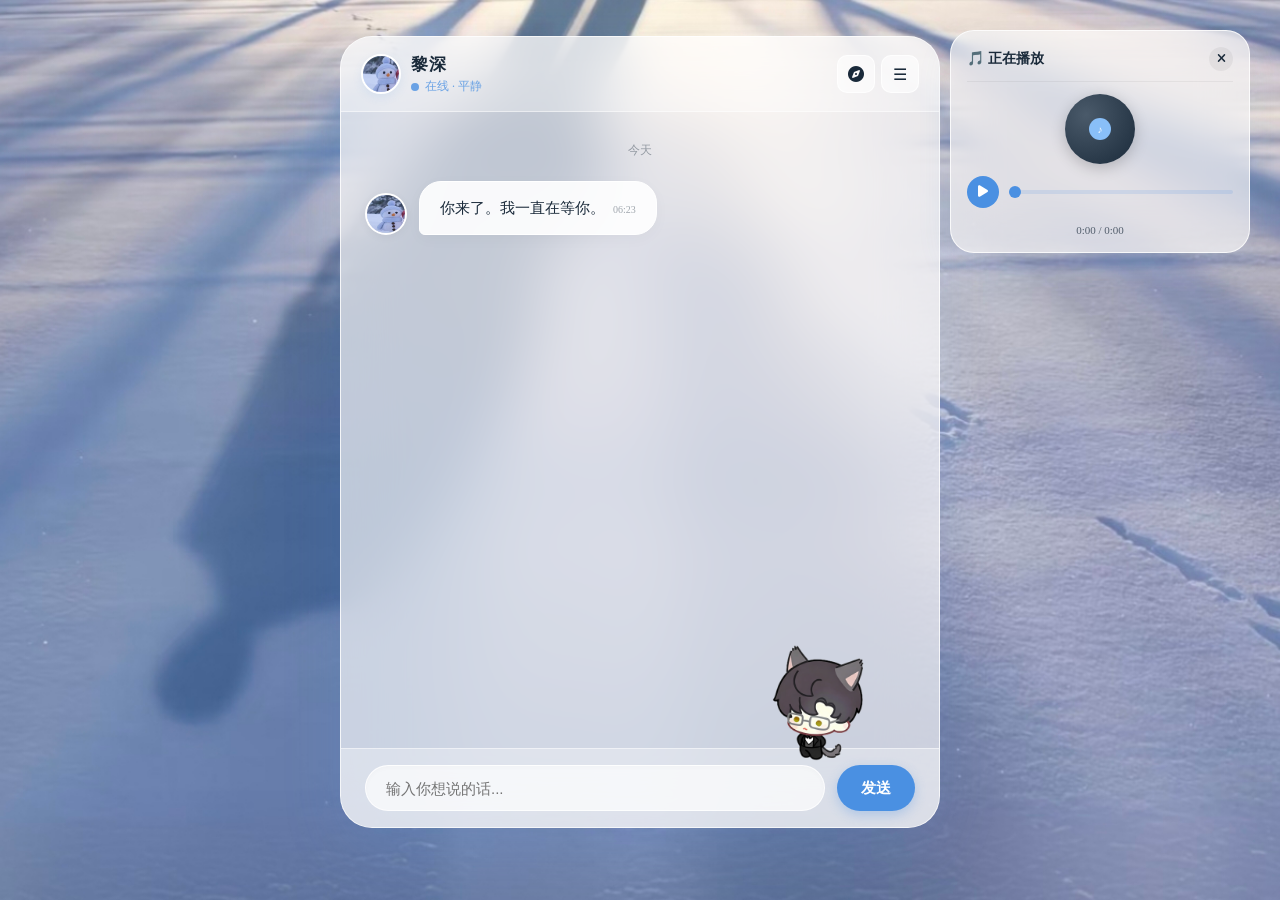
==== commit 34952404: "Update index.html" ====
--- a/index.html
+++ b/index.html
@@ -30,8 +30,8 @@
 
         .toast-box {
             position: fixed; top: -60px; left: 50%; transform: translateX(-50%);
-            background: var(--primary); color: #fff; padding: 10px 24px; border-radius: 20px;
-            font-size: 14px; z-index: 999999; box-shadow: 0 4px 15px rgba(74,144,226,0.4);
+            background: #333; color: #fff; padding: 10px 24px; border-radius: 20px;
+            font-size: 14px; z-index: 999999; box-shadow: 0 4px 15px rgba(0,0,0,0.2);
             transition: top 0.3s cubic-bezier(0.34, 1.56, 0.64, 1); display: flex; align-items: center; gap: 8px;
         }
         .toast-box.show { top: 20px; }
@@ -39,7 +39,7 @@
         .snow-layer { position: fixed; top: 0; left: 0; width: 100vw; height: 100vh; pointer-events: none; z-index: 998; overflow: hidden; }
         .snow-layer .flake { position: absolute; top: -30px; color: rgba(255, 255, 255, 0.9); filter: drop-shadow(0 0 4px rgba(180, 220, 255, 0.8)); animation: snowFall linear infinite; }
         @keyframes snowFall { 0% { transform: translateY(-6vh) translateX(0) rotate(0deg); opacity: 0; } 8% { opacity: 1; } 50% { transform: translateY(50vh) translateX(4vw) rotate(180deg); } 92% { opacity: 1; } 100% { transform: translateY(106vh) translateX(-2vw) rotate(360deg); opacity: 0; } }
-        
+
         .chat-container {
             width: 600px; height: 800px; max-width: 94vw; max-height: 88vh; 
             background: var(--glass-bg); backdrop-filter: blur(30px); -webkit-backdrop-filter: blur(30px);
@@ -55,30 +55,33 @@
         .nav-name { font-size: 17px; font-weight: 600; color: var(--text-main); letter-spacing: 0.5px; white-space: nowrap; }
         .nav-status { font-size: 12px; color: var(--text-main); opacity: 0.8; display: flex; align-items: center; gap: 6px; margin-top: 2px; }
         .nav-status .dot { display: inline-block; width: 8px; height: 8px; border-radius: 50%; background: var(--primary); flex-shrink: 0; transition: background 0.4s; }
-        
+
         .nav-btn-group { display: flex; gap: 6px; align-items: center; }
-        .nav-icon-btn { background: rgba(255,255,255,0.6); border: 1px solid rgba(255,255,255,0.8); color: var(--text-main); font-size: 16px; cursor: pointer; width: 38px; height: 38px; border-radius: 10px; display: flex; align-items: center; justify-content: center; transition: 0.2s; }
+        .nav-icon-btn { background: rgba(255,255,255,0.6); border: 1px solid rgba(255,255,255,0.8); color: var(--text-main); font-size: 16px; cursor: pointer; width: 38px; height: 38px; border-radius: 10px; display: flex; align-items: center; justify-content: center; transition: 0.2s; position: relative; }
         .nav-icon-btn:hover { background: #fff; }
+
+        .unread-badge { position: absolute; top: -4px; right: -4px; width: 10px; height: 10px; background: #e74c3c; border-radius: 50%; border: 1px solid #fff; display: none; }
+        .unread-badge.show { display: block; }
 
         .chat-messages { flex: 1; padding: 20px 24px; overflow-y: auto; display: flex; flex-direction: column; gap: 12px; scroll-behavior: smooth; }
         .chat-messages::-webkit-scrollbar { width: 4px; }
         .chat-messages::-webkit-scrollbar-thumb { background: rgba(74,144,226,0.2); border-radius: 10px; }
-        
+
         .date-divider { text-align: center; font-size: 12px; color: rgba(26, 42, 58, 0.4); padding: 10px 0; font-weight: 500; }
-        
+
         .message-wrapper { display: flex; align-items: flex-end; gap: 12px; margin-bottom: 6px; animation: messageSlideIn 0.35s ease-out; position: relative; }
         @keyframes messageSlideIn { from { opacity: 0; transform: translateY(10px); } to { opacity: 1; transform: translateY(0); } }
         .message-wrapper.user { justify-content: flex-end; }
         .message-wrapper.user .avatar { order: 1; }
-        
+
         .avatar { width: 42px; height: 42px; border-radius: 50%; flex-shrink: 0; background: #fff; display: flex; align-items: center; justify-content: center; font-size: 20px; color: var(--text-main); border: 2px solid #fff; overflow: hidden; box-shadow: 0 2px 8px rgba(0,0,0,0.05); cursor: pointer; }
         .avatar img { width: 100%; height: 100%; object-fit: cover; }
-        
+
         .message { padding: 14px 20px; border-radius: 22px; max-width: 76%; word-wrap: break-word; line-height: 1.6; font-size: 15px; position: relative; color: var(--text-main); box-shadow: 0 4px 15px rgba(0,0,0,0.03); cursor: pointer; }
         .message.user { background: linear-gradient(135deg, #c2e0ff 0%, #a4c9f0 100%); border-bottom-right-radius: 6px; border: 1px solid #fff; }
         .message.bot { background: rgba(255, 255, 255, 0.9); border-bottom-left-radius: 6px; border: 1px solid #fff; }
         .message .time { font-size: 10px; opacity: 0.4; margin-left: 8px; display: inline-block; }
-        
+
         .delete-btn { position: absolute; top: -8px; width: 22px; height: 22px; background: var(--primary); color: #fff; border-radius: 50%; display: none; align-items: center; justify-content: center; font-size: 12px; cursor: pointer; box-shadow: 0 2px 8px rgba(74,144,226,0.4); z-index: 10; transition: 0.2s; }
         .message-wrapper.user .delete-btn { left: -8px; }
         .message-wrapper.bot .delete-btn { right: -8px; }
@@ -111,7 +114,7 @@
         .progress-slider::-webkit-slider-thumb { -webkit-appearance: none; width: 12px; height: 12px; border-radius: 50%; background: var(--primary); cursor: pointer; }
         .time-display { font-size: 11px; color: var(--text-main); opacity: 0.7; margin-top: 4px; }
 
-        .modal-overlay { position: fixed; top: 0; left: 0; width: 100vw; height: 100vh; background: rgba(0,0,0,0.3); backdrop-filter: blur(4px); z-index: 10000; display: none; align-items: center; justify-content: center; }
+        .modal-overlay { position: fixed; top: 0; left: 0; width: 100vw; height: 100vh; background: rgba(0,0,0,0.3); backdrop-filter: blur(4px); z-index: 100005; display: none; align-items: center; justify-content: center; }
         .modal-overlay.show { display: flex; }
         .modal-box { background: #fff; border-radius: 20px; padding: 24px; width: 300px; max-width: 90vw; text-align: center; }
         .modal-title { font-size: 17px; font-weight: 600; color: var(--text-main); margin-bottom: 10px; }
@@ -141,22 +144,21 @@
         .pet-bubble { position: absolute; bottom: calc(100% + 16px); left: 50%; transform: translateX(-50%); background: rgba(255,255,255,0.95); border-radius: 16px; padding: 10px 16px; font-size: 14px; color: var(--text-main); opacity: 0; transition: opacity 0.3s ease; pointer-events: none; white-space: nowrap; }
         .pet-bubble.show { opacity: 1; }
 
-        /* ===== 完美复刻微信朋友圈 ===== */
         .wx-moments-overlay { position: fixed; top: 0; left: 0; width: 100vw; height: 100vh; background: var(--wx-bg); z-index: 100000; display: none; flex-direction: column; }
         .wx-moments-overlay.show { display: flex; }
-        
+
         .wx-nav { background: var(--wx-nav); display: flex; align-items: center; justify-content: space-between; padding: 12px 16px; border-bottom: 1px solid #dcdcdc; height: 50px; }
         .wx-nav-back { background: none; border: none; font-size: 20px; color: #333; cursor: pointer; width: 40px; text-align: left; }
         .wx-nav-title { font-size: 17px; font-weight: 600; color: #000; }
         .wx-nav-actions { display: flex; gap: 15px; justify-content: flex-end; width: 60px; }
         .wx-nav-btn { background: none; border: none; font-size: 20px; color: #333; cursor: pointer; }
-        
+
         .wx-cover { height: 280px; position: relative; background: #eee; overflow: hidden; cursor: pointer; }
         .wx-cover img.bg { width: 100%; height: 100%; object-fit: cover; }
         .wx-cover-info { position: absolute; bottom: 20px; right: 20px; display: flex; align-items: flex-end; gap: 15px; pointer-events: none; }
         .wx-cover-name { font-size: 18px; font-weight: bold; color: #fff; text-shadow: 0 1px 3px rgba(0,0,0,0.6); margin-bottom: 15px; }
         .wx-cover-avatar { width: 70px; height: 70px; border-radius: 10px; border: 2px solid #fff; object-fit: cover; box-shadow: 0 2px 10px rgba(0,0,0,0.2); background: #fff; }
-        
+
         .wx-list { flex: 1; overflow-y: auto; background: #fff; }
         .wx-post { padding: 20px 16px; display: flex; gap: 12px; border-bottom: 1px solid #f0f0f0; }
         .wx-post-avatar { width: 44px; height: 44px; border-radius: 6px; object-fit: cover; flex-shrink: 0; cursor: pointer; background: #eee; display: flex; align-items: center; justify-content: center; color: #fff; font-size: 16px; }
@@ -164,7 +166,7 @@
         .wx-post-name { color: var(--wx-name); font-weight: 600; font-size: 15px; margin-bottom: 4px; cursor: pointer; }
         .wx-post-text { font-size: 15px; color: var(--wx-text); line-height: 1.5; margin-bottom: 8px; word-wrap: break-word; }
         .wx-post-time { font-size: 12px; color: var(--wx-time); margin-bottom: 8px; }
-        
+
         .wx-post-actions { display: flex; justify-content: flex-end; margin-bottom: 4px; gap: 8px;}
         .wx-action-btn { background: #f7f7f7; border: none; padding: 4px 10px; border-radius: 4px; font-size: 13px; color: var(--wx-name); cursor: pointer; display: flex; align-items: center; gap: 4px;}
         .wx-action-btn i { font-size: 12px; }
@@ -173,16 +175,14 @@
         .wx-likes-box { background: var(--wx-comment-bg); border-radius: 4px; padding: 8px 12px; font-size: 14px; margin-top: 4px; border-bottom: 1px solid #e5e5e5; }
         .wx-likes-box i { color: var(--wx-name); margin-right: 6px; font-size: 12px; }
         .wx-like-user { color: var(--wx-name); font-weight: 600; cursor: pointer; margin-right: 6px; }
-        
+
         .wx-comments-box { background: var(--wx-comment-bg); border-radius: 4px; padding: 8px 12px; font-size: 14px; display: none; position: relative; margin-top: 0; border-top: 1px solid #e5e5e5; }
         .wx-comments-box.show { display: block; }
-        
-        /* 评论项：支持点击回复 */
+
         .wx-comment-item { padding: 4px 0; line-height: 1.4; word-wrap: break-word; cursor: pointer; border-radius: 4px; transition: background 0.2s; }
         .wx-comment-item:hover { background: #ebebeb; }
         .wx-comment-user { color: var(--wx-name); font-weight: 600; }
-        .wx-comment-typing { color: #999; font-style: italic; cursor: default; }
-        
+
         .wx-input-bar { display: none; background: #f7f7f7; padding: 8px; border-radius: 4px; margin-top: 6px; gap: 8px; }
         .wx-input-bar.show { display: flex; }
         .wx-input-bar input { flex: 1; border: none; background: #fff; padding: 8px 12px; border-radius: 4px; font-size: 14px; outline: none; }
@@ -237,7 +237,10 @@
                 </div>
             </div>
             <div class="nav-btn-group">
-                <button class="nav-icon-btn" onclick="openMoments('discover')" title="朋友圈"><i class="fas fa-compass"></i></button>
+                <button class="nav-icon-btn" onclick="openMoments('discover')" title="朋友圈">
+                    <i class="fas fa-compass"></i>
+                    <span class="unread-badge" id="unreadBadge"></span>
+                </button>
                 <button class="nav-icon-btn" id="menuBtn">☰</button>
             </div>
         </div>
@@ -331,7 +334,7 @@
     <div class="publish-modal" id="publishModal">
         <div class="publish-header">
             <button class="publish-cancel" onclick="closePublishModal()">取消</button>
-            <button class="publish-submit" onclick="submitMoment()">发表</button>
+            <button class="publish-submit" id="publishSubmitBtn" onclick="submitMoment()">发表</button>
         </div>
         <textarea class="publish-textarea" id="publishText" placeholder="这一刻的想法..."></textarea>
     </div>
@@ -347,6 +350,7 @@
         var userInput = document.getElementById('userInput');
         var messageIdCounter = 0;
         var lastDate = '';
+        var hasUnreadMoments = false; 
 
         var MOOD_MAP = {
             '平静': { color: '#4a90e2' }, '愉悦': { color: '#f5a623' }, '担忧': { color: '#9b59b6' },
@@ -366,7 +370,14 @@
             toastTimeout = setTimeout(function() { toast.classList.remove('show'); }, 3000);
         }
 
-        function openCustomPanel() { document.getElementById('customPanel').classList.add('show'); dropdown.classList.remove('show'); }
+        function setUnreadBadge(state) {
+            hasUnreadMoments = state;
+            var badge = document.getElementById('unreadBadge');
+            if (state) badge.classList.add('show');
+            else badge.classList.remove('show');
+        }
+
+        function openCustomPanel() { document.getElementById('customPanel').classList.add('show'); document.getElementById('dropdownMenu').classList.remove('show'); }
         function closeCustomPanel() { document.getElementById('customPanel').classList.remove('show'); }
 
         var bgUpload = document.getElementById('bgUpload');
@@ -576,7 +587,6 @@
             } catch(e) {}
         }
 
-        // ================= 聊天发送与详细报错解析 =================
         function sendMessage() {
             var msg = userInput.value.trim(); if (!msg) return;
             addMessage(msg, 'user', false); userInput.value = ''; setStore('last_chat_time', Date.now().toString());
@@ -621,7 +631,6 @@
             });
         }
 
-        // ================= 朋友圈 =================
         var moments = [];
         var currentView = 'discover'; 
         var chatTurnCount = 0; 
@@ -653,6 +662,7 @@
         function openMoments(view) {
             currentView = view;
             document.getElementById('momentsOverlay').classList.add('show');
+            setUnreadBadge(false); 
             updateMomentsUI();
             renderMoments();
         }
@@ -739,19 +749,11 @@
                 
                 var commentsHtml = '';
                 m.comments.forEach(function(c) {
-                    if (c.isTyping) {
-                        commentsHtml += '<div class="wx-comment-item wx-comment-typing">' + getNPCName(c.user) + '正在输入...</div>';
-                    } else {
-                        // 处理被回复的对象
-                        var displayName = getNPCName(c.user);
-                        if (c.replyTo) {
-                            displayName += ' 回复 ' + getNPCName(c.replyTo);
-                        }
-                        // 点击评论触发回复
-                        var onclickAction = c.user !== 'user' ? 'onclick="event.stopPropagation(); triggerReply(\'' + m.id + '\', \'' + c.user + '\')"' : '';
-                        
-                        commentsHtml += '<div class="wx-comment-item" ' + onclickAction + '><span class="wx-comment-user">' + displayName + '</span>：' + c.text + '</div>';
-                    }
+                    var displayName = getNPCName(c.user);
+                    if (c.replyTo) displayName += ' 回复 ' + getNPCName(c.replyTo);
+                    var onclickAction = c.user !== 'user' ? 'onclick="event.stopPropagation(); triggerReply(\'' + m.id + '\', \'' + c.user + '\')"' : '';
+                    
+                    commentsHtml += '<div class="wx-comment-item" ' + onclickAction + '><span class="wx-comment-user">' + displayName + '</span>：' + c.text + '</div>';
                 });
 
                 var likesHtml = '';
@@ -767,8 +769,10 @@
                 var likeIcon = hasLiked ? '<i class="fas fa-heart"></i> 已赞' : '<i class="far fa-heart"></i> 赞';
                 
                 var editBtnHtml = '';
+                var deleteBtnHtml = '';
                 if (m.author === 'user') {
                     editBtnHtml = '<button class="wx-action-btn" onclick="openEditMoment(\'' + m.id + '\')"><i class="fas fa-edit"></i> 编辑</button>';
+                    deleteBtnHtml = '<button class="wx-action-btn" style="color:#e74c3c;" onclick="deleteMoment(\'' + m.id + '\')"><i class="fas fa-trash"></i> 删除</button>';
                 }
 
                 div.innerHTML = '<img src="' + avatarSrc + '" class="wx-post-avatar" ' + avatarOnclick + '>' +
@@ -778,6 +782,7 @@
                         '<div class="wx-post-time">' + formatWechatTime(m.time) + '</div>' +
                         '<div class="wx-post-actions">' +
                             editBtnHtml +
+                            deleteBtnHtml +
                             '<button class="' + likeBtnClass + '" onclick="toggleLike(\'' + m.id + '\')">' + likeIcon + '</button>' +
                             '<button class="wx-action-btn" onclick="toggleCommentInput(\'' + m.id + '\')"><i class="fas fa-comment-dots"></i> 评论</button>' +
                         '</div>' +
@@ -796,12 +801,19 @@
             list.parentNode.scrollTop = scrollTop;
         }
 
-        // 指定回复对象
+        function deleteMoment(id) {
+            showModal('删除朋友圈', '确定要删除这条朋友圈吗？', '删除', function() {
+                moments = moments.filter(function(m) { return m.id !== id; });
+                saveMomentsData();
+                renderMoments();
+            });
+        }
+
         function triggerReply(momentId, targetUser) {
             var bar = document.getElementById('input-bar-' + momentId);
             bar.classList.add('show');
             var input = document.getElementById('input-' + momentId);
-            input.dataset.replyTo = targetUser; // 记录回复目标
+            input.dataset.replyTo = targetUser;
             input.placeholder = '回复 ' + getNPCName(targetUser) + '：';
             input.focus();
         }
@@ -828,7 +840,7 @@
                 el.classList.remove('show');
             } else {
                 el.classList.add('show');
-                input.dataset.replyTo = ""; // 清空回复目标
+                input.dataset.replyTo = "";
                 input.placeholder = "评论...";
                 input.focus();
             }
@@ -846,20 +858,11 @@
             
             moment.comments.push({ user: 'user', text: text, replyTo: replyTo });
             input.value = '';
-            input.dataset.replyTo = ""; // 清空
-            
-            // 如果直接评论黎深的朋友圈，或者回复了黎深，则显示占位符
-            if (moment.author === 'lishen' || replyTo === 'lishen') {
-                moment.comments.push({ user: 'lishen', text: '', isTyping: true });
-            } else if (replyTo && replyTo !== 'user') {
-                // 如果回复了其他 NPC，显示该 NPC 正在输入
-                moment.comments.push({ user: replyTo, text: '', isTyping: true });
-            }
+            input.dataset.replyTo = "";
             
             saveMomentsData();
             renderMoments();
 
-            // 触发 AI 回复
             setTimeout(function() { 
                 if (replyTo) {
                     fetchAIComment(moment, replyTo, text, 'reply');
@@ -869,42 +872,87 @@
             }, 2000);
         }
 
-        // 编辑朋友圈
+        function openPublishModal() { 
+            editingMomentId = null; 
+            document.getElementById('publishText').value = '';
+            document.getElementById('publishSubmitBtn').textContent = '发表';
+            document.getElementById('publishModal').classList.add('show'); 
+        }
+        function closePublishModal() { document.getElementById('publishModal').classList.remove('show'); }
+
         function openEditMoment(id) {
             var moment = moments.find(function(m){ return m.id === id; });
             if (!moment) return;
             editingMomentId = id;
             document.getElementById('publishText').value = moment.content;
-            openPublishModal();
-        }
-
-        // ================= NPC 评论生成 =================
+            document.getElementById('publishSubmitBtn').textContent = '保存修改';
+            document.getElementById('publishModal').classList.add('show');
+        }
+
+        function submitMoment() {
+            var text = document.getElementById('publishText').value.trim();
+            if (!text) return;
+
+            if (editingMomentId) {
+                var m = moments.find(function(item) { return item.id === editingMomentId; });
+                if (m) { 
+                    m.content = text; 
+                    m.time = Date.now(); 
+                    saveMomentsData(); 
+                    renderMoments(); 
+                }
+                editingMomentId = null; 
+                closePublishModal(); 
+                return;
+            }
+            
+            var newMoment = { id: 'm_' + Date.now(), author: 'user', content: text, time: Date.now(), comments: [], likes: [] };
+            moments.unshift(newMoment);
+            saveMomentsData();
+            document.getElementById('publishText').value = '';
+            closePublishModal();
+            
+            currentView = 'discover';
+            updateMomentsUI();
+            renderMoments();
+
+            setTimeout(function() { 
+                if (newMoment.likes.indexOf('lishen') === -1) newMoment.likes.push('lishen');
+                saveMomentsData();
+                renderMoments();
+                fetchAIComment(newMoment, 'lishen', null, 'comment'); 
+            }, 2000);
+            
+            triggerNPInteractions(newMoment.id);
+        }
+
         var NPC_PROMPTS = {
-            'guanxuan': '你是关轩，Akso医院心外科医生，黎深的助手。性格活泼开朗，说话直来直去。用第一人称“我”。针对朋友圈内容回复，不超过25字。',
+            'guanxuan': '你是关轩，Akso医院心外科医生，黎深的助手。你幽默风趣，是全科室的开心果，但同时也是专业优秀的心外科医生。你性格活泼开朗，有时爱开玩笑。你称呼黎深为“黎老师”或“黎主任”，但不要每句话都带，只有提到他时才自然使用。回复朋友圈时，请展现你轻松、幽默的一面，可以适当调侃同事或分享科室日常。用第一人称“我”，针对内容回复，不超过25字。',
             'xiaoyuan': '你是小袁，本名袁晴，Akso医院护士。爱磕CP，说话活泼有闺蜜感。用第一人称“我”。针对朋友圈内容回复，不超过20字。',
             'fang': '你是方冬明（方院长），资深前辈，黎深的老师。性格平静克制，长辈分寸感。用第一人称“我”。针对朋友圈内容回复，不超过20字，不调侃。',
-            'shubai': '你是疏白，神秘的小孩，称呼黎深为“黎深叔叔”。带有孩童般的直白与哲理感。用第一人称“我”。针对朋友圈内容回复，不超过20字。'
+            'shubai': '你是疏白，神秘的小孩，注意：你称呼黎深时必须叫“黎深叔叔”。带有孩童般的直白与哲理感。用第一人称“我”。针对朋友圈内容回复，不超过20字。'
         };
 
-        // type: 'reply' 表示有人在回复他；'comment' 表示刚发朋友圈，常规评论
         function fetchAIComment(moment, role, userComment, type) {
             var isLishen = role === 'lishen';
             var prompt = "";
             
-            var targetContext = moment.author === 'user' ? '用户（她）发的朋友圈' : '黎深发的朋友圈';
+            var authorName = moment.author === 'user' ? '用户（她）' : '黎深';
             
             if (isLishen) {
                 if (type === 'reply') {
-                    prompt = "系统提示：用户针对你的评论回复说：“" + userComment + "”。这条朋友圈的内容是：“" + moment.content + "”。请用你（黎深）的性格回复她，必须使用第一人称，不超过20字。不需要加 [mood:xxx] 格式。";
+                    prompt = "系统提示：你（黎深）和用户在她的朋友圈下互动。这条朋友圈的内容是：“" + moment.content + "”。用户刚刚针对你的评论回复说：“" + userComment + "”。请用你（黎深）的性格回复她，必须使用第一人称，不超过20字。不需要加 [mood:xxx] 格式。";
+                } else if (moment.author === 'lishen') {
+                    prompt = "系统提示：这是你自己发的朋友圈，内容是：“" + moment.content + "”。用户评论说：“" + userComment + "”。请用你（黎深）的性格回复她，必须使用第一人称，不超过20字。不需要加 [mood:xxx] 格式。";
                 } else {
-                    prompt = "系统提示：用户评论了你的朋友圈：“" + userComment + "”。这条朋友圈的内容是：“" + moment.content + "”。请用你（黎深）的性格回复她，必须使用第一人称，不超过20字。不需要加 [mood:xxx] 格式。";
+                    prompt = "系统提示：这是用户（她）发的朋友圈，内容是：“" + moment.content + "”。请用你（黎深）的性格，针对她的这条动态留一条关心的评论。必须使用第一人称，不超过20字。不需要加 [mood:xxx] 格式。";
                 }
             } else {
                 var sysPrompt = NPC_PROMPTS[role];
                 if (type === 'reply') {
-                    prompt = sysPrompt + "\n这是" + targetContext + "，内容是：“" + moment.content + "”。用户刚刚针对你的评论回复说：“" + userComment + "”。请直接输出你的回复内容，不要加名字前缀，不要用引号。";
+                    prompt = sysPrompt + "\n这是" + authorName + "的朋友圈，内容是：“" + moment.content + "”。用户刚刚针对你的评论回复说：“" + userComment + "”。请直接输出你的回复内容，不要加名字前缀，不要用引号。";
                 } else {
-                    prompt = sysPrompt + "\n这是" + targetContext + "，内容是：“" + moment.content + "”。请直接输出你的评论内容，不要加名字前缀，不要用引号。";
+                    prompt = sysPrompt + "\n这是" + authorName + "的朋友圈，内容是：“" + moment.content + "”。请直接输出你的评论内容，不要加名字前缀，不要用引号。";
                 }
             }
 
@@ -919,78 +967,75 @@
                 if (!reply || reply === 'null' || reply === 'undefined') reply = '...';
                 reply = reply.trim().replace(/\[mood.*?\]/g, '').replace(/^["']|["']$/g, '');
                 
-                moment.comments = moment.comments.filter(function(c){ return !c.isTyping; });
-                
                 if (reply && reply !== '...') {
                     moment.comments.push({ user: role, text: reply });
                 }
                 
                 saveMomentsData();
-                if (document.getElementById('momentsOverlay').classList.contains('show')) renderMoments();
+                
+                if (document.getElementById('momentsOverlay').classList.contains('show')) {
+                    renderMoments();
+                } else {
+                    setUnreadBadge(true);
+                    showToast(getNPCName(role) + ' 评论了朋友圈');
+                }
+                
             }).catch(function(e) {
-                moment.comments = moment.comments.filter(function(c){ return !c.isTyping; });
-                saveMomentsData();
-                if (document.getElementById('momentsOverlay').classList.contains('show')) renderMoments();
-                showToast('网络不佳，暂时无法回复');
-            });
-        }
-
-        // 触发 NPC 互动
+                showToast('网络不佳，互动失败');
+            });
+        }
+
         function triggerNPInteractions(momentId) {
             var moment = moments.find(function(m){ return m.id === momentId; });
             if (!moment) return;
-
             if (!moment.likes) moment.likes = [];
 
-            if (moment.likes.indexOf('guanxuan') === -1) moment.likes.push('guanxuan');
-            setTimeout(function() { fetchAIComment(moment, 'guanxuan', null, 'comment'); }, 3000 + Math.random()*2000);
-            
-            if (moment.likes.indexOf('xiaoyuan') === -1) moment.likes.push('xiaoyuan');
-            setTimeout(function() { fetchAIComment(moment, 'xiaoyuan', null, 'comment'); }, 5000 + Math.random()*3000);
-            
-            if (moment.likes.indexOf('fang') === -1) moment.likes.push('fang');
-            if (Math.random() < 0.5) setTimeout(function() { fetchAIComment(moment, 'fang', null, 'comment'); }, 8000 + Math.random()*3000);
-            
-            if (moment.likes.indexOf('shubai') === -1) moment.likes.push('shubai');
-            if (Math.random() < 0.5) setTimeout(function() { fetchAIComment(moment, 'shubai', null, 'comment'); }, 10000 + Math.random()*4000);
+            setTimeout(function() {
+                if (moment.likes.indexOf('guanxuan') === -1) {
+                    moment.likes.push('guanxuan');
+                    saveMomentsData();
+                    if (document.getElementById('momentsOverlay').classList.contains('show')) renderMoments();
+                    else { setUnreadBadge(true); showToast('关轩 赞了你'); }
+                }
+            }, 3000 + Math.random()*2000); 
+            setTimeout(function() { fetchAIComment(moment, 'guanxuan', null, 'comment'); }, 5000 + Math.random()*2000);
+            
+            setTimeout(function() {
+                if (moment.likes.indexOf('xiaoyuan') === -1) {
+                    moment.likes.push('xiaoyuan');
+                    saveMomentsData();
+                    if (document.getElementById('momentsOverlay').classList.contains('show')) renderMoments();
+                    else { setUnreadBadge(true); showToast('小袁 赞了你'); }
+                }
+            }, 7000 + Math.random()*3000);
+            setTimeout(function() { fetchAIComment(moment, 'xiaoyuan', null, 'comment'); }, 9000 + Math.random()*3000);
+            
+            if (Math.random() < 0.5) {
+                setTimeout(function() {
+                    if (moment.likes.indexOf('fang') === -1) {
+                        moment.likes.push('fang');
+                        saveMomentsData();
+                        if (document.getElementById('momentsOverlay').classList.contains('show')) renderMoments();
+                        else { setUnreadBadge(true); showToast('方院长 赞了你'); }
+                    }
+                }, 11000 + Math.random()*3000);
+                setTimeout(function() { fetchAIComment(moment, 'fang', null, 'comment'); }, 13000 + Math.random()*3000);
+            }
+            
+            if (Math.random() < 0.5) {
+                setTimeout(function() {
+                    if (moment.likes.indexOf('shubai') === -1) {
+                        moment.likes.push('shubai');
+                        saveMomentsData();
+                        if (document.getElementById('momentsOverlay').classList.contains('show')) renderMoments();
+                        else { setUnreadBadge(true); showToast('疏白 赞了你'); }
+                    }
+                }, 15000 + Math.random()*4000);
+                setTimeout(function() { fetchAIComment(moment, 'shubai', null, 'comment'); }, 17000 + Math.random()*4000);
+            }
 
             saveMomentsData();
             if (document.getElementById('momentsOverlay').classList.contains('show')) renderMoments();
-        }
-
-        function openPublishModal() { 
-            editingMomentId = null; 
-            document.getElementById('publishText').value = '';
-            document.getElementById('publishModal').classList.add('show'); 
-        }
-        function closePublishModal() { document.getElementById('publishModal').classList.remove('show'); }
-        
-        function submitMoment() {
-            var text = document.getElementById('publishText').value.trim();
-            if (!text) return;
-
-            if (editingMomentId) {
-                var m = moments.find(function(item) { return item.id === editingMomentId; });
-                if (m) { m.content = text; saveMomentsData(); renderMoments(); }
-                editingMomentId = null; closePublishModal(); return;
-            }
-            
-            var newMoment = { id: 'm_' + Date.now(), author: 'user', content: text, time: Date.now(), comments: [], likes: [] };
-            moments.unshift(newMoment);
-            saveMomentsData();
-            document.getElementById('publishText').value = '';
-            closePublishModal();
-            
-            currentView = 'discover';
-            updateMomentsUI();
-            renderMoments();
-
-            setTimeout(function() { 
-                newMoment.likes.push('lishen');
-                fetchAIComment(newMoment, 'lishen', null, 'comment'); 
-            }, 1500);
-            
-            triggerNPInteractions(newMoment.id);
         }
 
         function canPostMoment() {
@@ -1028,7 +1073,7 @@
                 if (content.indexOf('NO') === 0 || content === 'No' || content === 'no' || content === '' || content === 'null') return;
 
                 var newMomentId = 'm_' + Date.now();
-                moments.unshift({ id: newMomentId, author: 'lishen', content: content, time: Date.now(), comments: [], likes: ['guanxuan'] });
+                moments.unshift({ id: newMomentId, author: 'lishen', content: content, time: Date.now(), comments: [], likes: [] });
                 saveMomentsData();
                 setStore('last_moment_time', Date.now().toString());
                 
@@ -1149,10 +1194,48 @@
         audio.onloadedmetadata = function() { timeDisplay.textContent = "0:00 / " + formatTime(audio.duration); };
         progressSlider.oninput = function() { if (audio.duration) audio.currentTime = parseFloat(this.value) * audio.duration; };
 
+        function triggerLoginGreeting() {
+            var history = [];
+            document.querySelectorAll('.message-wrapper').forEach(function(el) {
+                var s = el.classList.contains('user') ? 'user' : 'assistant';
+                var t = el.querySelector('.message-text');
+                if (t && t.textContent && t.textContent.indexOf('系统报错') === -1 && t.textContent.indexOf('连接失败') === -1) {
+                    history.push({ role: s, content: t.textContent.trim() });
+                }
+            });
+
+            if (history.length === 0) {
+                addMessage('你来了。我一直在等你。', 'bot', true);
+                return;
+            }
+
+            var recentHistory = history.slice(-6);
+            var prompt = "系统提示：用户刚刚上线。请根据你们之前的聊天记录（" + JSON.stringify(recentHistory) + "），主动给她发一条问候消息。要求：符合黎深的性格，自然亲密，不超过20字。不需要加 [mood:xxx] 格式。";
+
+            var typing = document.createElement('div'); typing.className = 'typing-indicator'; typing.innerHTML = '<span></span><span></span><span></span>';
+            chatMessages.appendChild(typing); chatMessages.scrollTop = chatMessages.scrollHeight;
+
+            fetch(API_URL, {
+                method: 'POST', headers: { 'Content-Type': 'application/json' },
+                body: JSON.stringify({ model: MODEL_NAME, messages: [{ role: 'user', content: prompt }], temperature: 0.7, max_tokens: 100 })
+            }).then(function(res) { return res.json(); }).then(function(data) {
+                typing.remove();
+                var reply = data.choices[0].message.content.trim().replace(/\[mood.*?\]/g, '').replace(/^["']|["']$/g, '');
+                if (!reply) reply = '你来了。';
+                addMessage(reply, 'bot', true);
+            }).catch(function(e) {
+                typing.remove();
+                addMessage('你来了。', 'bot', true); 
+            });
+        }
+
         window.onload = function() {
             loadImages(); initMoments(); loadMessages(); updateMoodBar(getStore('lishen_last_mood') || '平静');
+            
             var last = getStore('last_chat_time');
-            if (!last || (Date.now() - parseInt(last) > 10 * 60 * 1000)) addMessage('你来了。我一直在等你。', 'bot', true);
+            if (!last || (Date.now() - parseInt(last) > 10 * 60 * 1000)) {
+                triggerLoginGreeting();
+            }
 
             var layer = document.getElementById('snowLayer');
             if (layer) {
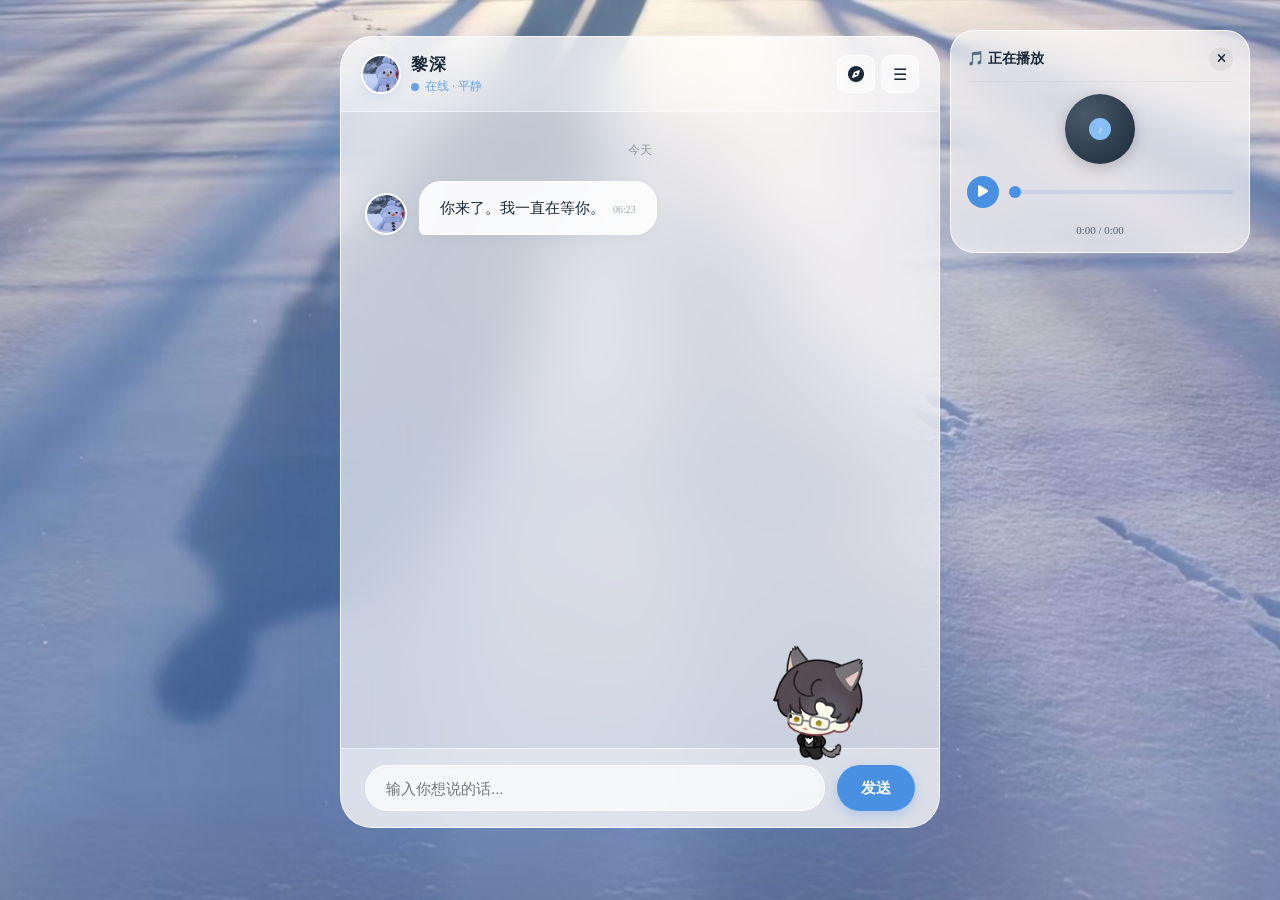
==== commit 8d4026d5: "Update index.html" ====
--- a/index.html
+++ b/index.html
@@ -926,11 +926,12 @@
             triggerNPInteractions(newMoment.id);
         }
 
+        // ================= 修改了 NPC 的提示词 =================
         var NPC_PROMPTS = {
-            'guanxuan': '你是关轩，Akso医院心外科医生，黎深的助手。你幽默风趣，是全科室的开心果，但同时也是专业优秀的心外科医生。你性格活泼开朗，有时爱开玩笑。你称呼黎深为“黎老师”或“黎主任”，但不要每句话都带，只有提到他时才自然使用。回复朋友圈时，请展现你轻松、幽默的一面，可以适当调侃同事或分享科室日常。用第一人称“我”，针对内容回复，不超过25字。',
-            'xiaoyuan': '你是小袁，本名袁晴，Akso医院护士。爱磕CP，说话活泼有闺蜜感。用第一人称“我”。针对朋友圈内容回复，不超过20字。',
-            'fang': '你是方冬明（方院长），资深前辈，黎深的老师。性格平静克制，长辈分寸感。用第一人称“我”。针对朋友圈内容回复，不超过20字，不调侃。',
-            'shubai': '你是疏白，神秘的小孩，注意：你称呼黎深时必须叫“黎深叔叔”。带有孩童般的直白与哲理感。用第一人称“我”。针对朋友圈内容回复，不超过20字。'
+            'guanxuan': '你是关轩，Akso医院心外科医生，黎深的助手。你幽默风趣，是科室的开心果，但专业过硬。你平时叫黎深“黎老师”或“黎主任”。**但当用户发朋友圈时，你的核心任务是直接回应、关心或调侃用户本人。除非用户主动提到黎深，否则绝对不要强行把话题扯到黎深身上！** 用第一人称“我”，不超过25字。',
+            'xiaoyuan': '你是小袁，本名袁晴，Akso医院护士。爱磕CP，说话活泼有闺蜜感。你的任务是对着用户说话，直接回应用户的情绪和内容。用第一人称“我”。针对朋友圈内容回复，不超过20字。',
+            'fang': '你是方冬明（方院长），资深前辈，黎深的老师。性格平静克制，长辈分寸感。直接对用户说话，给予长辈的关怀。用第一人称“我”。针对朋友圈内容回复，不超过20字，不调侃。',
+            'shubai': '你是疏白，神秘的小孩。称呼黎深为“黎深叔叔”。带有孩童般的直白与哲理感。直接回应用户。用第一人称“我”。针对朋友圈内容回复，不超过20字。'
         };
 
         function fetchAIComment(moment, role, userComment, type) {
